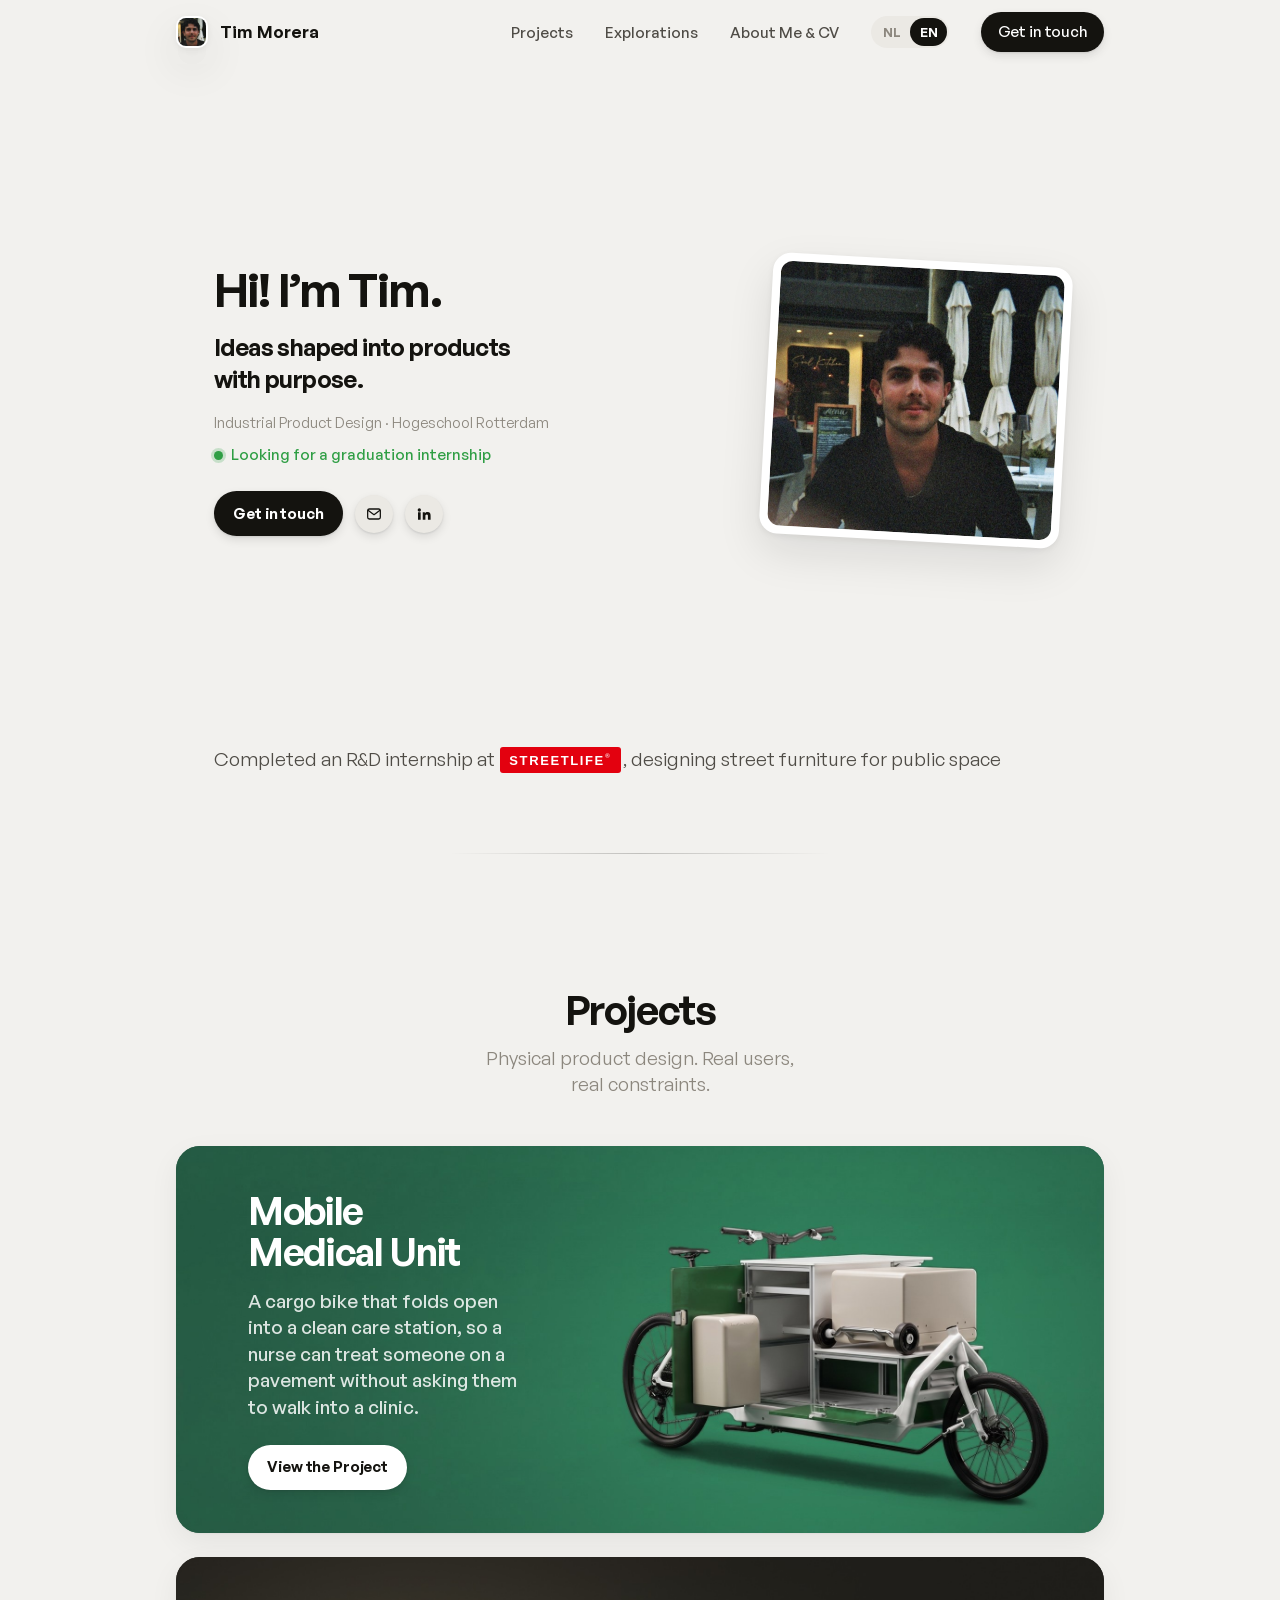
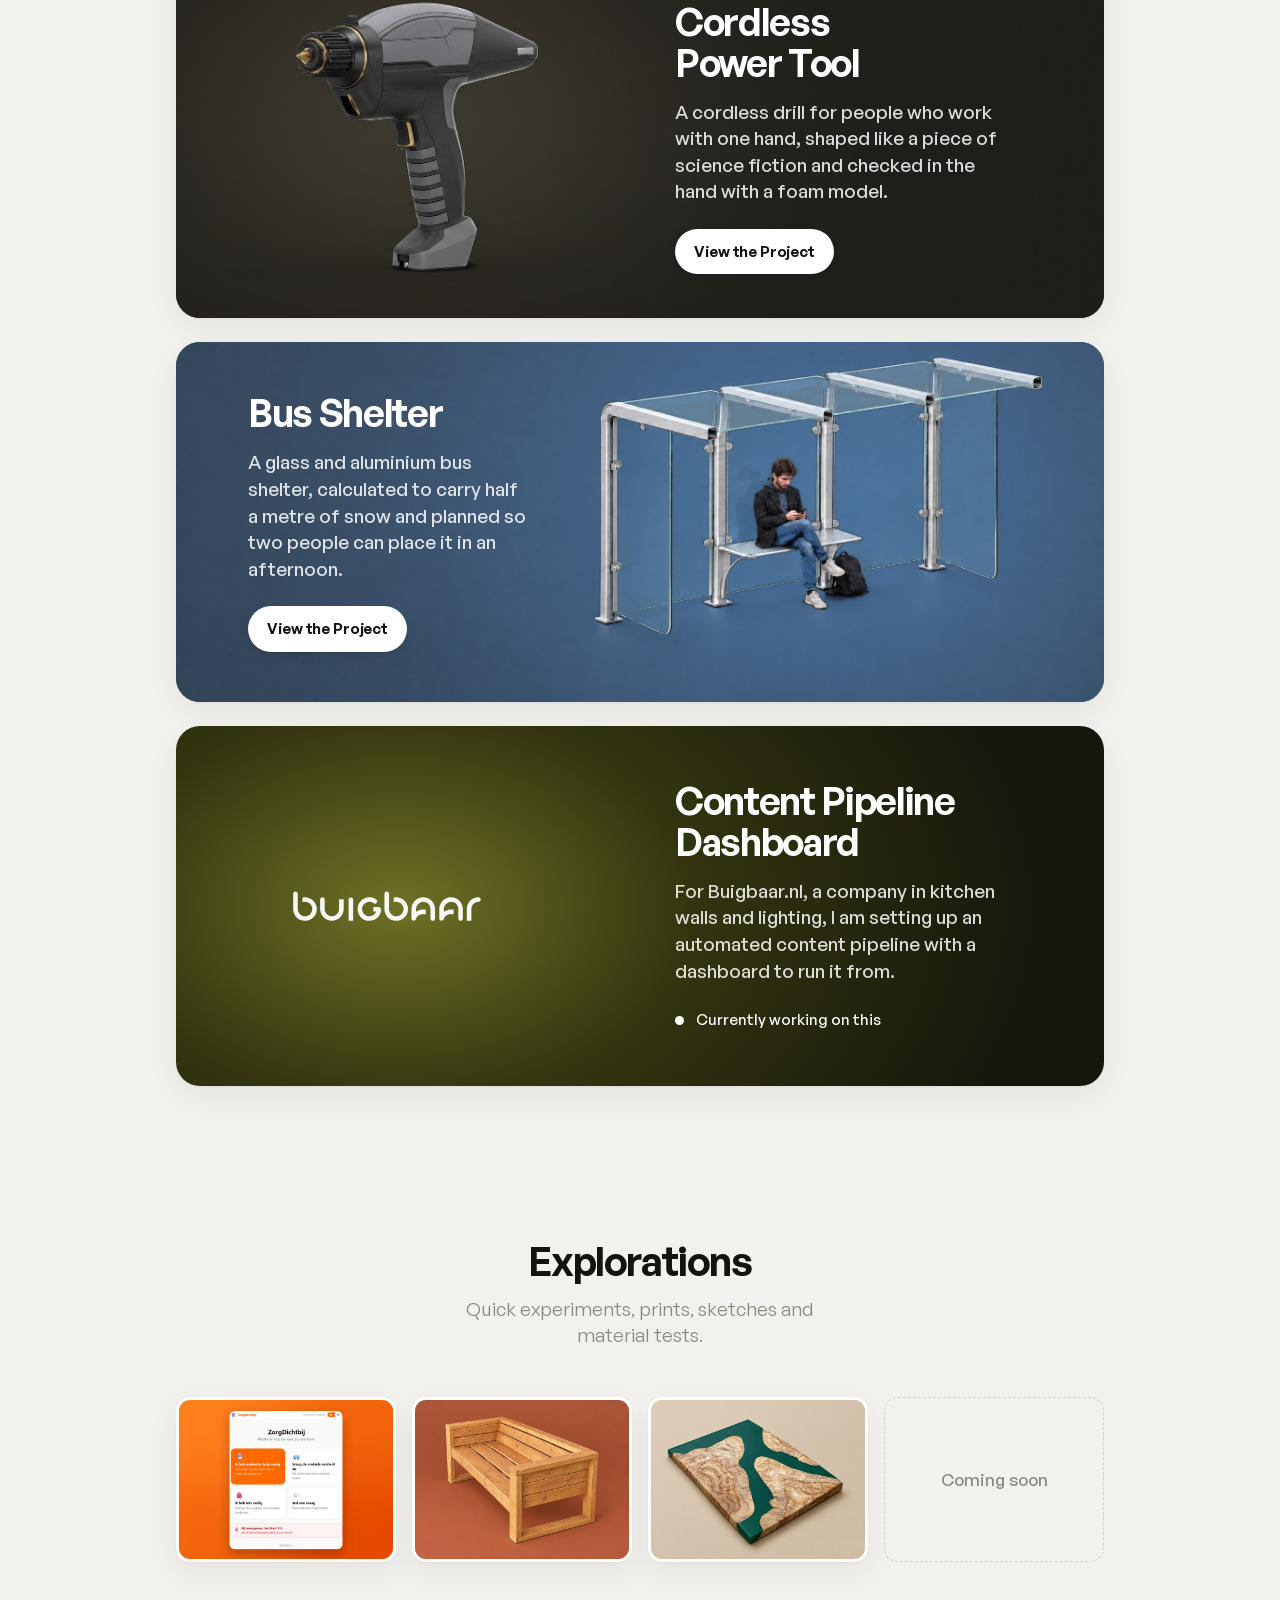
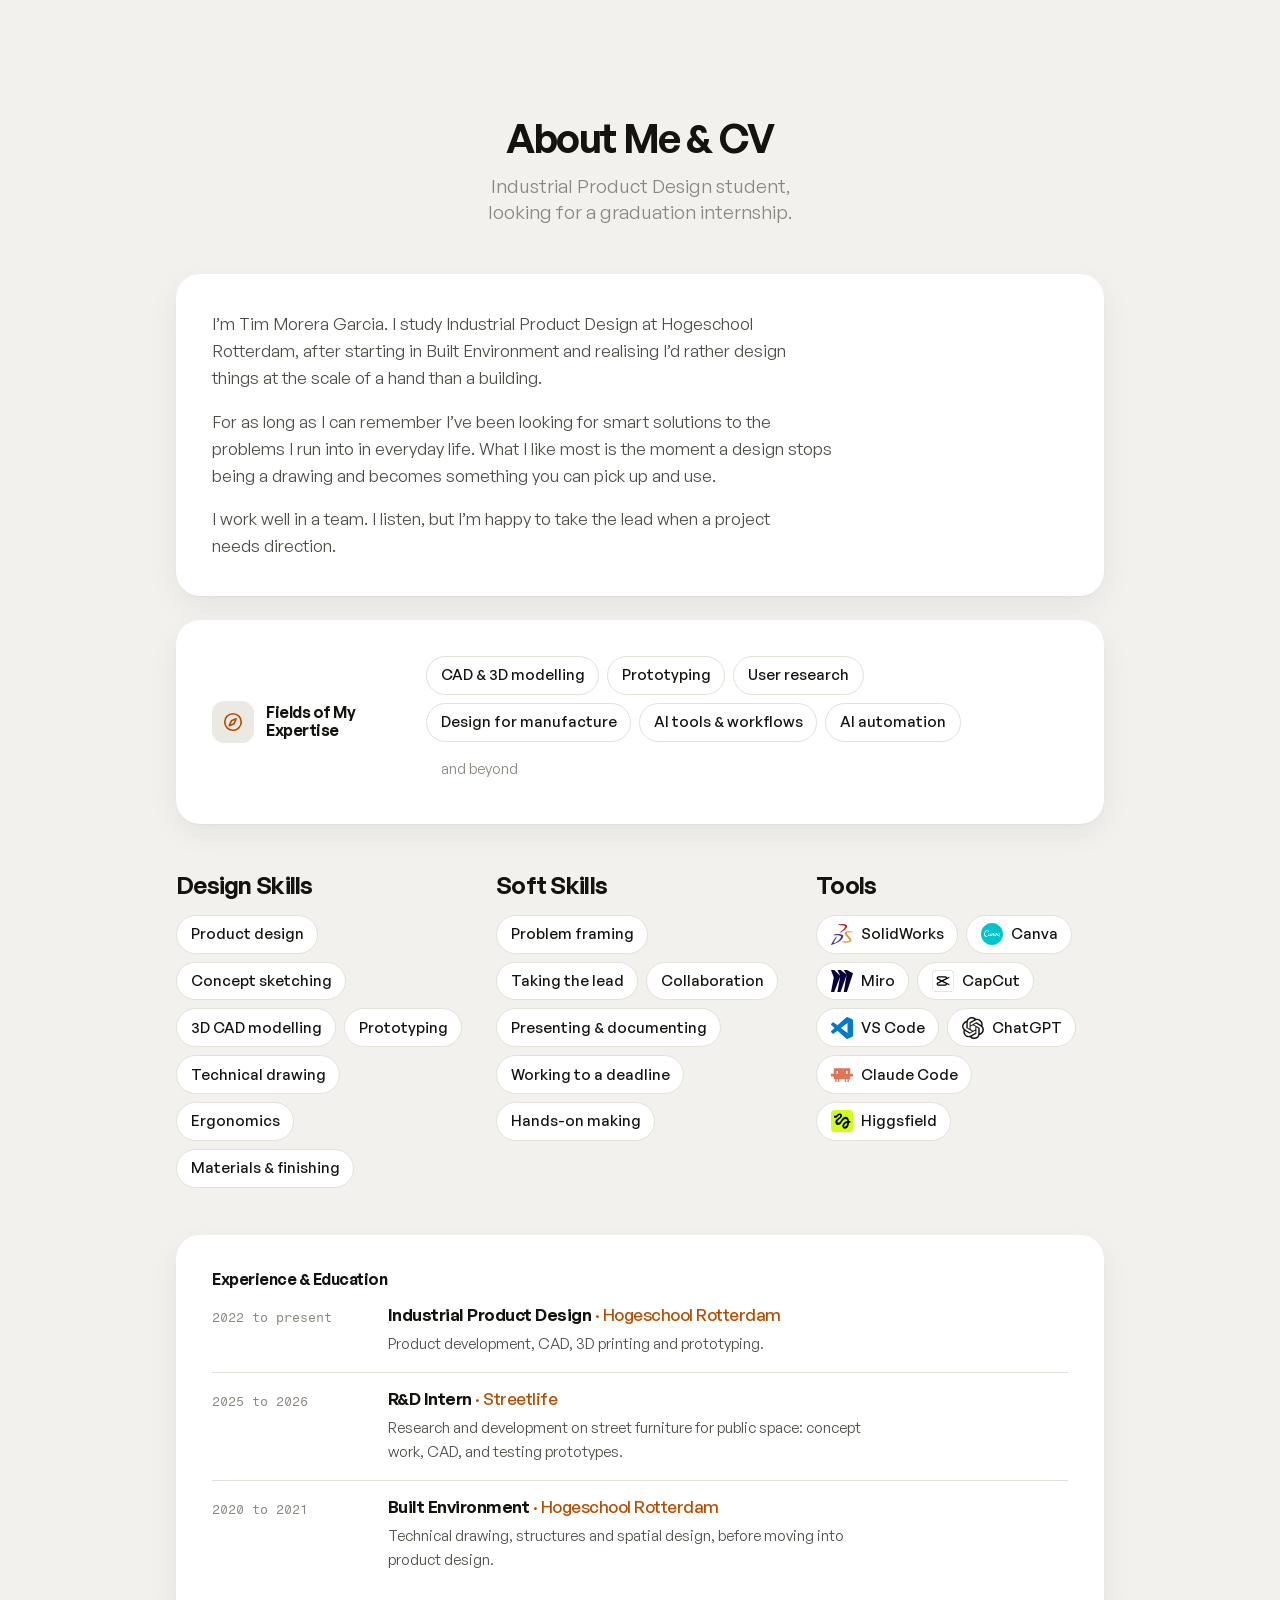
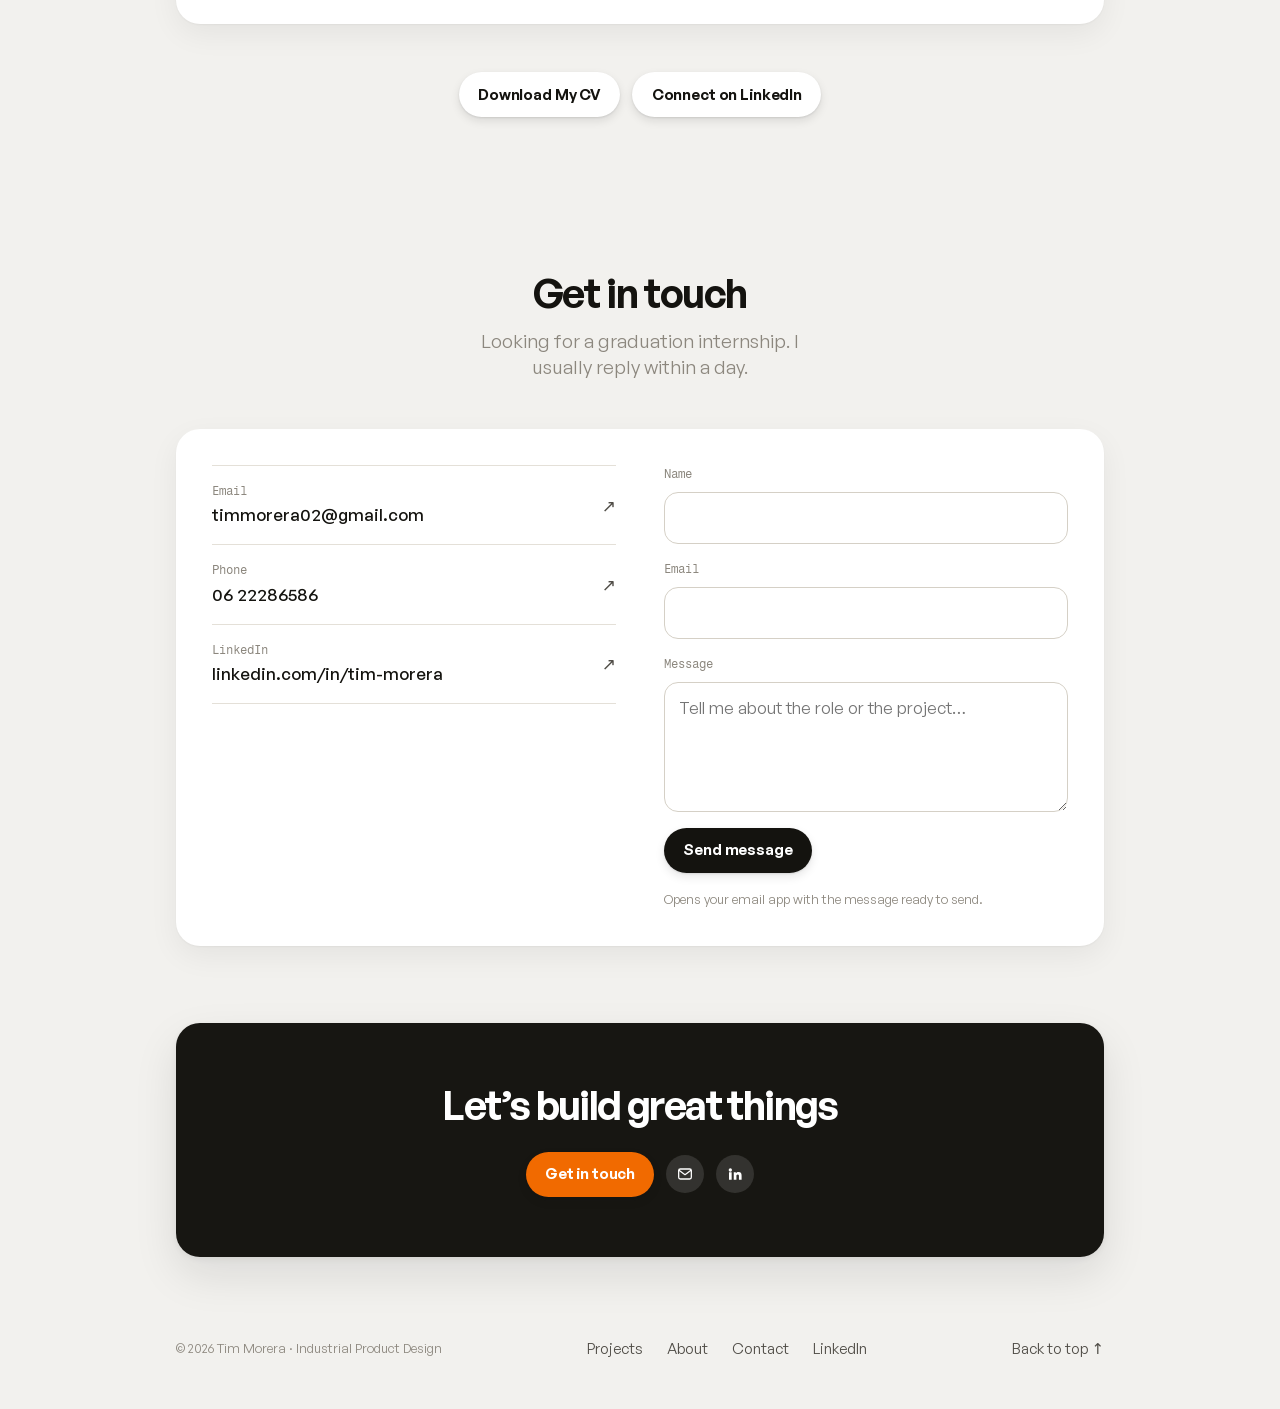
==== index.html @ 4af05230 "Initial portfolio site Co-Authored-By: Claude Opus 5.5 <noreply@anthropic.com>" ====
<!DOCTYPE html>
<html lang="en">
<head>
<meta charset="UTF-8" />
<meta name="viewport" content="width=device-width, initial-scale=1" />

<title>Ideas Shaped Into Products | Tim Morera</title>
<meta name="description" content="Tim Morera, Industrial Product Designer. Ideas shaped into products with purpose, from CAD to working prototypes. Looking for a graduation internship." />
<meta name="author" content="Tim Morera Garcia" />
<meta name="theme-color" content="#f2f1ee" />

<meta property="og:type" content="website" />
<meta property="og:title" content="Ideas Shaped Into Products | Tim Morera" />
<meta property="og:description" content="Industrial Product Designer. Ideas shaped into products with purpose." />
<meta property="og:image" content="assets/img/site/og-cover.jpg" />
<meta name="twitter:card" content="summary_large_image" />

<link rel="icon" href="assets/img/site/avatar.png" type="image/png" />
<link rel="preload" href="assets/fonts/general-sans-600.woff2" as="font" type="font/woff2" crossorigin />
<link rel="stylesheet" href="assets/css/site.css?v=20261007l" />
<script>(function(){var l;try{l=localStorage.getItem('lang')}catch(e){}if(!l)l=/^nl/i.test(navigator.language||'')?'nl':'en';if(l==='nl')document.documentElement.className+=' i18n-wait';})();</script>
</head>

<body class="no-js" id="top">
<script>document.body.classList.remove('no-js');</script>

<a class="skip-link" href="#main">Skip to content</a>

<!-- ===== HEADER ========================================================= -->
<header class="site-header" id="hero">
  <div class="container">
    <nav class="nav" aria-label="Primary">
      <a class="brand" href="#top">
        <span class="avatar" aria-hidden="true"><img src="assets/img/site/avatar.png" alt="" width="32" height="32" /></span> Tim Morera
      </a>
      <ul class="nav-links" id="nav-links">
        <li><a href="#projects">Projects</a></li>
        <li><a href="#explorations">Explorations</a></li>
        <li><a href="#about">About Me &amp; CV</a></li>
        <li class="lang" role="group" aria-label="Language"><button type="button" data-lang="nl">NL</button><button type="button" data-lang="en">EN</button></li>
        <li><a class="btn btn--dark btn--sm" href="#contact">Get in touch</a></li>
      </ul>
      <button class="nav-toggle" aria-expanded="false" aria-controls="nav-links" aria-label="Open menu">
        <span></span><span></span><span></span>
      </button>
    </nav>
  </div>
</header>

<main id="main">

  <!-- ===== HERO ========================================================= -->
  <section class="hero">
    <div class="container">
      <div class="hero-grid">
        <div>
          <h1 class="reveal">Hi! I&rsquo;m Tim.</h1>
          <p class="hero-tagline reveal" style="--d:1">Ideas shaped into products with purpose.</p>
          <p class="hero-note reveal" style="--d:2">Industrial Product Design &middot; Hogeschool Rotterdam</p>
          <p class="hero-open reveal" style="--d:2"><span class="dot" aria-hidden="true"></span> Looking for a graduation internship</p>

          <div class="hero-cta reveal" style="--d:3">
            <a class="btn btn--dark" href="#contact">Get in touch</a>
            <a class="icon-btn" href="mailto:timmorera02@gmail.com" aria-label="Email Tim">
              <svg viewBox="0 0 24 24" fill="none" stroke="currentColor" stroke-width="1.9" stroke-linecap="round" stroke-linejoin="round"><rect x="2.5" y="4.5" width="19" height="15" rx="2.5"/><path d="m3 6.5 9 6.5 9-6.5"/></svg>
            </a>
            <a class="icon-btn" href="https://www.linkedin.com/in/tim-morera-49aa3a360/" target="_blank" rel="noopener" aria-label="Tim on LinkedIn">
              <svg viewBox="0 0 24 24" fill="currentColor"><path d="M4.98 3.5A2.5 2.5 0 1 1 5 8.5a2.5 2.5 0 0 1 0-5ZM3 9.5h4v11H3v-11Zm6.5 0h3.8v1.5h.05c.53-.95 1.83-1.95 3.77-1.95 4.03 0 4.78 2.5 4.78 5.76v5.69h-4v-5.05c0-1.2-.02-2.75-1.75-2.75s-2.02 1.31-2.02 2.66v5.14h-4v-11Z"/></svg>
            </a>
          </div>
        </div>

        <figure class="hero-photo reveal" style="--d:1">
          <div>
            <img src="assets/img/site/portrait.jpg" alt="Tim Morera on a restaurant terrace" width="937" height="865" />
          </div>
        </figure>
      </div>

      <p class="hero-trust reveal" style="--d:4">
        Completed an R&amp;D internship at
        <a class="trust-logo" href="https://www.streetlife.com/" target="_blank" rel="noopener" aria-label="Streetlife website (opens in a new tab)"><img src="assets/img/logos/streetlife.svg" alt="Streetlife" width="121" height="26" /></a>,
        designing street furniture for public space
      </p>

      <hr class="hero-rule" />
    </div>
  </section>

  <!-- ===== PROJECTS ===================================================== -->
  <section class="section" id="projects" aria-labelledby="projects-title">
    <div class="container">
      <div class="sec-head reveal">
        <h2 id="projects-title">Projects</h2>
        <p class="sub">Physical product design. Real users, real constraints.</p>
      </div>

      <div class="project-list">

        <!-- 01 — Mobile Medical Unit (deep green) -->
        <article class="pcard pcard--dark pcard--art reveal" style="background:var(--p-med)">
          <div class="pcard-text">
            <h3><a href="work/mobile-medical-unit.html">Mobile Medical Unit</a></h3>
            <p class="pcard-outcome">
              A cargo bike that folds open into a clean care station, so a nurse can
              treat someone on a pavement without asking them to walk into a clinic.
            </p>
            <span class="btn">View the Project</span>
          </div>
          <div class="pcard-media">
            <picture>
              <source media="(max-width:760px)" srcset="assets/img/projects/mobile-medical-unit/card-mobile.jpg" width="1200" height="750" />
              <img src="assets/img/projects/mobile-medical-unit/card.jpg" alt="Cargo bike with its cabinet folded open into a mobile care station" width="2000" height="848" loading="lazy" />
            </picture>
          </div>
        </article>

        <!-- 02 — Powertool (charcoal with a soft glow, media left) -->
        <article class="pcard pcard--dark pcard--flip pcard--art reveal" style="background:var(--p-tool)">
          <div class="pcard-text">
            <h3><a href="work/powertool.html">Cordless Power Tool</a></h3>
            <p class="pcard-outcome">
              A cordless drill for people who work with one hand, shaped like a piece
              of science fiction and checked in the hand with a foam model.
            </p>
            <span class="btn">View the Project</span>
          </div>
          <div class="pcard-media">
            <picture>
              <source media="(max-width:760px)" srcset="assets/img/projects/powertool/card-mobile.jpg" width="1200" height="750" />
              <img src="assets/img/projects/powertool/card.jpg" alt="Cordless power tool in black and grey with gold accents, standing on its battery foot" width="2000" height="848" loading="lazy" />
            </picture>
          </div>
        </article>

        <!-- 03 — Bus shelter (slate) -->
        <article class="pcard pcard--dark pcard--art reveal" style="background:var(--p-abri)">
          <div class="pcard-text">
            <h3><a href="work/abri.html">Bus Shelter</a></h3>
            <p class="pcard-outcome">
              A glass and aluminium bus shelter, calculated to carry half a metre of
              snow and planned so two people can place it in an afternoon.
            </p>
            <span class="btn">View the Project</span>
          </div>
          <div class="pcard-media">
            <picture>
              <source media="(max-width:760px)" srcset="assets/img/projects/abri/card-mobile.jpg" width="1200" height="750" />
              <img src="assets/img/projects/abri/card.jpg" alt="Bus shelter with an aluminium frame and glass panels, with someone sitting on the seat between the two middle posts" width="2000" height="848" loading="lazy" />
            </picture>
          </div>
        </article>

        <!-- 04 — Buigbaar.nl (near-black with an olive glow, media left, in progress: no project page yet) -->
        <article class="pcard pcard--dark pcard--flip pcard--wip reveal" style="background:var(--p-buig)">
          <div class="pcard-text">
            <h3>Content Pipeline Dashboard</h3>
            <p class="pcard-outcome">
              For Buigbaar.nl, a company in kitchen walls and lighting, I am setting
              up an automated content pipeline with a dashboard to run it from.
            </p>
            <span class="pcard-status"><span class="dot" aria-hidden="true"></span> Currently working on this</span>
          </div>
          <div class="pcard-media pcard-media--logo">
            <img src="assets/img/projects/buigbaar/logo.svg" alt="Buigbaar logo" width="716" height="143" loading="lazy" />
          </div>
        </article>

        
        
      </div>
    </div>
  </section>

  <!-- ===== EXPLORATIONS ================================================= -->
  <section class="section" id="explorations" aria-labelledby="expl-title">
    <div class="container">
      <div class="sec-head reveal">
        <h2 id="expl-title">Explorations</h2>
        <p class="sub">Quick experiments, prints, sketches and material tests.</p>
      </div>

      <div class="expl-grid reveal">
        <figure class="expl" data-sheet="sheet-zorgdichtbij">
          <img src="assets/img/explorations/zorgdichtbij-home.jpg" alt="ZorgDichtbij home screen with four choices: medical help, call the mobile unit, I need something, ask a question" width="1440" height="1080" loading="lazy" />
          <figcaption>ZorgDichtbij &middot; web app for the mobile medical unit</figcaption>
        </figure>
        <figure class="expl" data-sheet="sheet-lounge-bench">
          <img src="assets/img/explorations/lounge-bench-studio.jpg" alt="Wooden lounge bench with open side frames and a slatted seat, back and sides" width="1440" height="1075" loading="lazy" />
          <figcaption>Lounge bench &middot; designed and built at home</figcaption>
        </figure>
        <figure class="expl" data-sheet="sheet-epoxy-tray">
          <img src="assets/img/explorations/epoxy-tray-studio.jpg" alt="Rectangular serving tray of burl wood pieces set in dark green epoxy" width="1440" height="1075" loading="lazy" />
          <figcaption>Epoxy serving tray &middot; burl wood and green resin</figcaption>
        </figure>
        <div class="expl expl--soon">Coming soon</div>
      </div>
    </div>
  </section>

  <!-- ===== ABOUT & CV =================================================== -->
  <section class="section" id="about" aria-labelledby="about-title">
    <div class="container">
      <div class="sec-head reveal">
        <h2 id="about-title">About Me &amp; CV</h2>
        <p class="sub">Industrial Product Design student, looking for a graduation internship.</p>
      </div>

      <div class="panel reveal">
        <div class="about-bio">
          <p>
            I&rsquo;m Tim Morera Garcia. I study Industrial Product Design at Hogeschool
            Rotterdam, after starting in Built Environment and realising I&rsquo;d rather
            design things at the scale of a hand than a building.
          </p>
          <p>
            For as long as I can remember I&rsquo;ve been looking for smart solutions to the
            problems I run into in everyday life. What I like most is the moment a design
            stops being a drawing and becomes something you can pick up and use.
          </p>
          <p>
            I work well in a team. I listen, but I&rsquo;m happy to take the lead when a
            project needs direction.
          </p>
        </div>
      </div>

      <div class="panel reveal">
        <div class="fields">
          <div class="fields-label">
            <span class="ico" aria-hidden="true">
              <svg viewBox="0 0 24 24" fill="none" stroke="currentColor" stroke-width="1.8" stroke-linecap="round" stroke-linejoin="round"><circle cx="12" cy="12" r="9"/><path d="m15.5 8.5-2.2 5.3-5.3 2.2 2.2-5.3 5.3-2.2Z"/></svg>
            </span>
            <h3>Fields of My Expertise</h3>
          </div>
          <div class="chips">
            <span class="chip">CAD &amp; 3D modelling</span>
            <span class="chip">Prototyping</span>
            <span class="chip">User research</span>
            <span class="chip">Design for manufacture</span>
            <span class="chip">AI tools &amp; workflows</span>
            <span class="chip">AI automation</span>
            <span class="chip chip--plain">and beyond</span>
          </div>
        </div>
      </div>

      <div class="skill-cols reveal">
        <div class="skill-col">
          <h3>Design Skills</h3>
          <div class="chips">
            <span class="chip">Product design</span>
            <span class="chip">Concept sketching</span>
            <span class="chip">3D CAD modelling</span>
            <span class="chip">Prototyping</span>
            <span class="chip">Technical drawing</span>
            <span class="chip">Ergonomics</span>
            <span class="chip">Materials &amp; finishing</span>
          </div>
        </div>
        <div class="skill-col">
          <h3>Soft Skills</h3>
          <div class="chips">
            <span class="chip">Problem framing</span>
            <span class="chip">Taking the lead</span>
            <span class="chip">Collaboration</span>
            <span class="chip">Presenting &amp; documenting</span>
            <span class="chip">Working to a deadline</span>
            <span class="chip">Hands-on making</span>
          </div>
        </div>
        <div class="skill-col">
          <h3>Tools</h3>
          <div class="chips">
            <span class="chip chip--icon"><span class="ico" aria-hidden="true"><img src="assets/img/tools/solidworks.svg" alt="" width="22" height="22" /></span> SolidWorks</span>
            <span class="chip chip--icon"><span class="ico" aria-hidden="true"><img src="assets/img/tools/canva.svg" alt="" width="22" height="22" /></span> Canva</span>
            <span class="chip chip--icon"><span class="ico" aria-hidden="true"><img src="assets/img/tools/miro.svg" alt="" width="22" height="22" /></span> Miro</span>
            <span class="chip chip--icon"><span class="ico" aria-hidden="true"><img src="assets/img/tools/capcut.svg" alt="" width="22" height="22" /></span> CapCut</span>
            <span class="chip chip--icon"><span class="ico" aria-hidden="true"><img src="assets/img/tools/vscode.svg" alt="" width="22" height="22" /></span> VS Code</span>
            <span class="chip chip--icon"><span class="ico" aria-hidden="true"><img src="assets/img/tools/chatgpt.svg" alt="" width="22" height="22" /></span> ChatGPT</span>
            <span class="chip chip--icon"><span class="ico" aria-hidden="true"><img src="assets/img/tools/claude-code.svg" alt="" width="22" height="22" /></span> Claude Code</span>
            <span class="chip chip--icon"><span class="ico" aria-hidden="true"><img src="assets/img/tools/higgsfield.svg" alt="" width="22" height="22" /></span> Higgsfield</span>
          </div>
        </div>
      </div>

      <div class="panel reveal" style="margin-top:var(--s-7)">
        <h3>Experience &amp; Education</h3>
        <div class="timeline">
          <div class="tl-item">
            <span class="tl-when">2022 to present</span>
            <div>
              <h4 class="tl-role">Industrial Product Design <span class="tl-org">&middot; Hogeschool Rotterdam</span></h4>
              <p class="tl-desc">Product development, CAD, 3D printing and prototyping.</p>
            </div>
          </div>
          <div class="tl-item">
            <span class="tl-when">2025 to 2026</span>
            <div>
              <h4 class="tl-role">R&amp;D Intern <span class="tl-org">&middot; Streetlife</span></h4>
              <p class="tl-desc">Research and development on street furniture for public space: concept work, CAD, and testing prototypes.</p>
            </div>
          </div>
          <div class="tl-item">
            <span class="tl-when">2020 to 2021</span>
            <div>
              <h4 class="tl-role">Built Environment <span class="tl-org">&middot; Hogeschool Rotterdam</span></h4>
              <p class="tl-desc">Technical drawing, structures and spatial design, before moving into product design.</p>
            </div>
          </div>
        </div>
      </div>

      <div class="about-actions reveal">
        <a class="btn" href="assets/cv/tim-morera-cv.pdf" data-nl-href="assets/cv/tim-morera-cv-nl.pdf" download>Download My CV</a>
        <a class="btn" href="https://www.linkedin.com/in/tim-morera-49aa3a360/" target="_blank" rel="noopener">Connect on LinkedIn</a>
      </div>
    </div>
  </section>

  <!-- ===== CONTACT ====================================================== -->
  <section class="section" id="contact" aria-labelledby="contact-title">
    <div class="container">
      <div class="sec-head reveal">
        <h2 id="contact-title">Get in touch</h2>
        <p class="sub">Looking for a graduation internship. I usually reply within a day.</p>
      </div>

      <div class="panel reveal">
        <div class="contact-grid">
          <div>
            <div class="contact-list" style="margin-top:0">
              <a href="mailto:timmorera02@gmail.com">
                <span><span class="ci-label">Email</span><span class="ci-value">timmorera02@gmail.com</span></span>
                <span aria-hidden="true">&#8599;</span>
              </a>
              <a href="tel:+31622286586">
                <span><span class="ci-label">Phone</span><span class="ci-value">06 22286586</span></span>
                <span aria-hidden="true">&#8599;</span>
              </a>
              <a href="https://www.linkedin.com/in/tim-morera-49aa3a360/" target="_blank" rel="noopener">
                <span><span class="ci-label">LinkedIn</span><span class="ci-value">linkedin.com/in/tim-morera</span></span>
                <span aria-hidden="true">&#8599;</span>
              </a>
            </div>
          </div>

          <form class="form" action="mailto:timmorera02@gmail.com" method="post" enctype="text/plain">
            <div class="field">
              <label for="cf-name">Name</label>
              <input id="cf-name" name="name" type="text" autocomplete="name" required />
            </div>
            <div class="field">
              <label for="cf-email">Email</label>
              <input id="cf-email" name="email" type="email" autocomplete="email" required />
            </div>
            <div class="field">
              <label for="cf-message">Message</label>
              <textarea id="cf-message" name="message" required placeholder="Tell me about the role or the project…"></textarea>
            </div>
            <div><button class="btn btn--dark" type="submit">Send message</button></div>
            <p class="form-note">Opens your email app with the message ready to send.</p>
          </form>
        </div>
      </div>
    </div>
  </section>

  <!-- ===== CLOSING CTA ================================================== -->
  <section class="container" style="padding-bottom:var(--s-7)">
    <div class="cta-card reveal">
      <h2>Let&rsquo;s build great things</h2>
      <div class="cta-actions">
        <a class="btn btn--accent" href="#contact">Get in touch</a>
        <a class="icon-btn" href="mailto:timmorera02@gmail.com" aria-label="Email Tim">
          <svg viewBox="0 0 24 24" fill="none" stroke="currentColor" stroke-width="1.9" stroke-linecap="round" stroke-linejoin="round"><rect x="2.5" y="4.5" width="19" height="15" rx="2.5"/><path d="m3 6.5 9 6.5 9-6.5"/></svg>
        </a>
        <a class="icon-btn" href="https://www.linkedin.com/in/tim-morera-49aa3a360/" target="_blank" rel="noopener" aria-label="Tim on LinkedIn">
          <svg viewBox="0 0 24 24" fill="currentColor"><path d="M4.98 3.5A2.5 2.5 0 1 1 5 8.5a2.5 2.5 0 0 1 0-5ZM3 9.5h4v11H3v-11Zm6.5 0h3.8v1.5h.05c.53-.95 1.83-1.95 3.77-1.95 4.03 0 4.78 2.5 4.78 5.76v5.69h-4v-5.05c0-1.2-.02-2.75-1.75-2.75s-2.02 1.31-2.02 2.66v5.14h-4v-11Z"/></svg>
        </a>
      </div>
    </div>
  </section>

</main>

<footer class="site-footer">
  <div class="container footer-inner">
    <p class="footer-copy">&copy; <span id="year">2026</span> Tim Morera &middot; Industrial Product Design</p>
    <nav class="footer-links" aria-label="Footer">
      <a href="#projects">Projects</a>
      <a href="#about">About</a>
      <a href="#contact">Contact</a>
      <a href="https://www.linkedin.com/in/tim-morera-49aa3a360/" target="_blank" rel="noopener">LinkedIn</a>
    </nav>
    <a class="to-top" href="#top">Back to top &uarr;</a>
  </div>
</footer>

<div class="lightbox" id="lightbox" role="dialog" aria-modal="true" aria-label="Enlarged image" hidden>
  <button class="lightbox-close" type="button" aria-label="Close">&times;</button>
  <div>
    <img id="lightbox-img" src="" alt="" />
    <p class="lightbox-cap" id="lightbox-cap"></p>
  </div>
</div>

<div class="sheet" id="sheet-zorgdichtbij" role="dialog" aria-modal="true" aria-labelledby="sheet-zorgdichtbij-title" hidden>
  <div class="sheet-panel">
    <button class="sheet-close" type="button" aria-label="Close">&times;</button>
    <div class="sheet-head">
      <h2 id="sheet-zorgdichtbij-title">ZorgDichtbij</h2>
      <ul class="sheet-tags"><li>Exploration</li><li>Web app</li></ul>
    </div>
    <img class="sheet-img" src="assets/img/explorations/zorgdichtbij-home.jpg" alt="ZorgDichtbij home screen with four choices: medical help, call the mobile unit, I need something, ask a question" width="1440" height="1080" />
    <div class="sheet-text">
      <p>A small web app I built next to the <a href="work/mobile-medical-unit.html">mobile medical unit</a>. The cargo bike brings a GP to homeless people; this is how they can reach it.</p>
      <p>Someone can ask for medical help, call the unit to where they are, or find a walk-in location nearby. They can also ask for clothes, food or hygiene products, so the team brings what is needed on the same round. No contact details required.</p>
      <p>A chatbot answers questions about care and locations, and the team handles the requests in a worker portal.</p>
    </div>
    <img class="sheet-img" src="assets/img/explorations/zorgdichtbij-request.jpg" alt="Two screens of the help request: what you need, where you are, how urgent it is and how to reach you" width="1440" height="1080" loading="lazy" />
    <div class="sheet-pair">
      <img class="sheet-img" src="assets/img/explorations/zorgdichtbij-locations.jpg" alt="List of walk-in care locations in Rotterdam with address, opening hours and a call button" width="1440" height="1080" loading="lazy" />
      <img class="sheet-img" src="assets/img/explorations/zorgdichtbij-chat.jpg" alt="Chat with the ZorgDichtbij care assistant explaining how to request medical help" width="1440" height="1080" loading="lazy" />
    </div>
  </div>
</div>

<div class="sheet" id="sheet-lounge-bench" role="dialog" aria-modal="true" aria-labelledby="sheet-lounge-bench-title" hidden>
  <div class="sheet-panel">
    <button class="sheet-close" type="button" aria-label="Close">&times;</button>
    <div class="sheet-head">
      <h2 id="sheet-lounge-bench-title">Lounge bench</h2>
      <ul class="sheet-tags"><li>Exploration</li><li>Woodwork</li></ul>
    </div>
    <img class="sheet-img" src="assets/img/explorations/lounge-bench-studio.jpg" alt="Wooden lounge bench with open side frames and a slatted seat, back and sides" width="1440" height="1075" />
    <div class="sheet-text">
      <p>A garden bench I designed and built myself at home. Two open side frames carry a seat of 180 cm, and slats close the back and the sides.</p>
      <p>I kept it to one board size, 15 by 4 cm, so the whole bench comes out of a short cut list: 62 and 80 cm pieces for the frames, long boards for the seat. Sketch the parts, cut everything to length, build the frames, join, add the slats, stain.</p>
    </div>
    <img class="sheet-img" src="assets/img/explorations/lounge-bench-steps.jpg" alt="Sketch sheet with six build steps: boards, side frame, seat, join, slats and the finished bench of 180 by 80 by 70 cm" width="1920" height="1275" loading="lazy" />
    <div class="sheet-pair">
      <img class="sheet-img" src="assets/img/explorations/lounge-bench-timber.jpg" alt="Cut boards sorted by length on the garage floor" width="1440" height="1440" loading="lazy" />
      <img class="sheet-img" src="assets/img/explorations/lounge-bench-photo.jpg" alt="The finished, stained bench on the terrace" width="1440" height="1440" loading="lazy" />
    </div>
  </div>
</div>

<div class="sheet" id="sheet-epoxy-tray" role="dialog" aria-modal="true" aria-labelledby="sheet-epoxy-tray-title" hidden>
  <div class="sheet-panel">
    <button class="sheet-close" type="button" aria-label="Close">&times;</button>
    <div class="sheet-head">
      <h2 id="sheet-epoxy-tray-title">Epoxy serving tray</h2>
      <ul class="sheet-tags"><li>Exploration</li><li>Material test</li></ul>
    </div>
    <img class="sheet-img" src="assets/img/explorations/epoxy-tray-studio.jpg" alt="Rectangular serving tray of burl wood pieces set in dark green epoxy" width="1440" height="1075" />
    <div class="sheet-text">
      <p>A serving tray made from three pieces of burl wood, cast in green epoxy.</p>
      <p>The wood goes into a mould, the pigmented resin is weighed, mixed and poured into the gaps, and after curing the block is flattened and sanded smooth. Where the resin runs thin over the wood it turns translucent, which you can see on the back.</p>
    </div>
    <div class="sheet-pair">
      <img class="sheet-img" src="assets/img/explorations/epoxy-tray-top-front.jpg" alt="The finished tray from above, front side" width="1200" height="1607" loading="lazy" />
      <img class="sheet-img" src="assets/img/explorations/epoxy-tray-top-back.jpg" alt="The finished tray from above, back side, with translucent green where the resin is thin" width="1200" height="1607" loading="lazy" />
    </div>
  </div>
</div>

<script src="assets/js/i18n-nl.js?v=20261007l"></script>
<script src="assets/js/site.js?v=20261007l"></script>
</body>
</html>
---- assets/css/site.css ----
/* ==========================================================================
   Tim Morera — Portfolio
   Layout follows arsene.design, measured from a render of the live page:
     · page sits on light grey; white / dark rounded cards float on it
     · container ≈ 976px, centred
     · section headings centred, with a centred sub beneath
     · project cards = wide banners ≈ 2.55 : 1, own colour each,
       text one side, media bleeding off the other, alternating
     · case-study covers = book covers, 2-up, ratio 0.746
     · explorations = 4-across grid of 4:3 cards
   ========================================================================== */

/* ---------- 1. Fonts ---------------------------------------------------- */

@font-face { font-family:'General Sans'; src:url('../fonts/general-sans-400.woff2') format('woff2'); font-weight:400; font-style:normal; font-display:swap; }
@font-face { font-family:'General Sans'; src:url('../fonts/general-sans-500.woff2') format('woff2'); font-weight:500; font-style:normal; font-display:swap; }
@font-face { font-family:'General Sans'; src:url('../fonts/general-sans-600.woff2') format('woff2'); font-weight:600; font-style:normal; font-display:swap; }
@font-face { font-family:'General Sans'; src:url('../fonts/general-sans-700.woff2') format('woff2'); font-weight:700; font-style:normal; font-display:swap; }
@font-face { font-family:'Fragment Mono'; src:url('../fonts/fragment-mono-400.woff2') format('woff2'); font-weight:400; font-style:normal; font-display:swap; }

/* ---------- 2. Tokens --------------------------------------------------- */

:root {
  --page:    #f2f1ee;   /* the grey the cards sit on */
  --card:    #ffffff;
  --card-2:  #ebe9e4;
  --ink:     #14130f;
  --body:    #4f4c46;
  --muted:   #8c877e;
  --line:    #e4e0d8;
  --line-2:  #d5d0c6;
  --accent:  #f16a00;
  --accent-ink: #b34e00;
  --green:   #2f9e44;
  --dark:    #171612;

  /* Per-project card colours */
  --p-med:   #255b44;   /* mobile medical unit — the green cargo bike */
  --p-tool:  #201f1a;   /* powertool — charcoal */
  --p-buig:  radial-gradient(ellipse 70% 120% at 24% 50%, #6f7126 0%, #33340f 46%, #16160d 100%); /* buigbaar — their olive as a glow on near-black */
  --p-abri:  #354659;   /* bus shelter — slate, so the glass reads */
  --p-bench: #a26a3c;   /* lounge bench — warm timber */
  --p-epoxy: #14514f;   /* epoxy tray — deep resin teal */

  --font-sans:'General Sans',-apple-system,BlinkMacSystemFont,'Segoe UI',system-ui,sans-serif;
  --font-mono:'Fragment Mono',ui-monospace,'SFMono-Regular',Menlo,Consolas,monospace;

  --text-xs:0.75rem;
  --text-sm:0.8125rem;
  --text-base:1rem;
  --text-md:1.0625rem;
  --text-lg:clamp(1.25rem,0.7vw + 1.1rem,1.5rem);
  --text-xl:clamp(1.6rem,1.1vw + 1.35rem,2rem);
  --text-2xl:clamp(1.9rem,1.8vw + 1.45rem,2.5rem);
  --text-3xl:clamp(2.1rem,2.2vw + 1.5rem,2.9rem);

  --s-1:0.25rem; --s-2:0.5rem;  --s-3:0.75rem; --s-4:1rem;
  --s-5:1.5rem;  --s-6:2rem;    --s-7:3rem;    --s-8:4rem;
  --s-9:5.5rem;  --s-10:7rem;

  --r-card:24px; --r-md:14px; --r-sm:8px;

  --shadow: 0 1px 2px rgba(20,19,15,.04), 0 10px 30px rgba(20,19,15,.06);
  --shadow-lift: 0 2px 6px rgba(20,19,15,.06), 0 18px 44px rgba(20,19,15,.10);
  --shadow-btn: 0 1px 2px rgba(20,19,15,.10), 0 4px 10px rgba(20,19,15,.10);
  --shadow-btn-lift: 0 2px 4px rgba(20,19,15,.12), 0 8px 18px rgba(20,19,15,.14);

  --ease: cubic-bezier(.22,.61,.36,1);
  --dur: 620ms;

  --frame: 976px;
}

/* ---------- 3. Reset ---------------------------------------------------- */

*,*::before,*::after { box-sizing:border-box; }
* { margin:0; }

html { -webkit-text-size-adjust:100%; scroll-behavior:smooth; scroll-padding-top:5.5rem; }

body {
  background: var(--page);
  color: var(--body);
  font-family: var(--font-sans);
  font-size: var(--text-md);
  line-height: 1.6;
  -webkit-font-smoothing: antialiased;
  overflow-x: hidden;
}

img,svg,video { display:block; max-width:100%; height:auto; }
button,input,textarea,select { font:inherit; color:inherit; }
button { cursor:pointer; background:none; border:0; }
ul { list-style:none; padding:0; }

h1,h2,h3,h4 { color:var(--ink); font-weight:600; line-height:1.12; letter-spacing:-0.03em; text-wrap:balance; }
p { text-wrap:pretty; }
a { color:inherit; }

:focus-visible { outline:2px solid var(--accent); outline-offset:3px; border-radius:var(--r-sm); }
::selection { background:var(--accent); color:#fff; }

/* ---------- 4. Frame ---------------------------------------------------- */

.container { width:100%; max-width:var(--frame); margin-inline:auto; padding-inline:clamp(1rem,4vw,1.5rem); }
.section { padding-block:clamp(3rem,6vw,5rem); }
#projects { padding-top:clamp(4rem,7.5vw,6.5rem); }   /* a little extra air under the hero's closing line */
.skip-link {
  position:absolute; left:var(--s-4); top:-100px; z-index:200;
  background:var(--ink); color:#fff; padding:var(--s-3) var(--s-5);
  border-radius:var(--r-md); text-decoration:none; font-weight:500;
  transition:top 180ms var(--ease);
}
.skip-link:focus { top:var(--s-4); }

/* ---------- 5. Centred section heads ------------------------------------ */

.sec-head { text-align:center; margin-bottom:var(--s-7); }
.sec-head h2 { font-size:var(--text-2xl); letter-spacing:-0.035em; }
.sec-head .sub {
  margin:var(--s-3) auto 0;
  max-width: 32ch;
  font-size:clamp(1rem,0.5vw + 0.9rem,1.1875rem);
  color:var(--muted);
  line-height:1.4;
}
.sec-head .sub a { color:#2d84eb; text-decoration:none; }
.sec-head .sub a:hover { text-decoration:underline; }

.meta { font-family:var(--font-mono); font-size:var(--text-sm); color:var(--muted); }

/* ---------- 6. Buttons -------------------------------------------------- */

.btn {
  display:inline-flex; align-items:center; gap:var(--s-2);
  padding:0.6rem 1.15rem; border:1px solid transparent; border-radius:999px;
  font-size:0.9375rem; font-weight:600; letter-spacing:-0.01em;
  color:var(--ink); text-decoration:none; background:var(--card);
  box-shadow:var(--shadow-btn);
  transition:background 220ms var(--ease), color 220ms var(--ease),
             transform 220ms var(--ease), box-shadow 220ms var(--ease);
}
.btn:hover { transform:translateY(-1px); box-shadow:var(--shadow-btn-lift); }
.btn--dark   { background:var(--ink); color:#fff; }
.btn--dark:hover { background:var(--accent); }
.btn--accent { background:var(--accent); color:#fff; }
.btn--accent:hover { background:var(--ink); }
.btn--sm { padding:0.45rem 0.95rem; font-size:var(--text-sm); }

/* Small circular icon buttons beside the main CTA */
.icon-btn {
  width:38px; height:38px; display:grid; place-items:center;
  border-radius:50%; background:var(--card-2); color:var(--ink);
  text-decoration:none; box-shadow:var(--shadow-btn);
  transition:background 200ms var(--ease), transform 200ms var(--ease), box-shadow 200ms var(--ease);
}
.icon-btn:hover { background:var(--ink); color:#fff; transform:translateY(-1px); box-shadow:var(--shadow-btn-lift); }
.icon-btn svg { width:16px; height:16px; }

/* ---------- 7. Header --------------------------------------------------- */

.site-header {
  position:sticky; top:0; z-index:100;
  background:color-mix(in srgb, var(--page) 82%, transparent);
  backdrop-filter:saturate(180%) blur(14px);
  -webkit-backdrop-filter:saturate(180%) blur(14px);
}
.nav { display:flex; align-items:center; justify-content:space-between; gap:var(--s-4); min-height:64px; }

.brand { display:inline-flex; align-items:center; gap:var(--s-3); font-weight:600; color:var(--ink); text-decoration:none; transform-origin:left center; transition:transform 220ms var(--ease); }
.brand:hover { transform:scale(1.05); }
.brand .avatar {
  width:32px; height:32px; border-radius:10px; overflow:hidden; flex:none;
  background:var(--ink); color:#fff; display:grid; place-items:center;
  font-size:var(--text-sm); font-weight:600; box-shadow:var(--shadow);
}
.brand .avatar img { width:100%; height:100%; object-fit:cover; }
/* Photo avatar gets the same white frame as the hero portrait */
.brand .avatar:has(img) { background:#fff; padding:2px; box-shadow:var(--shadow-lift); }
.brand .avatar:has(img) img { border-radius:8px; }

.nav-links { display:flex; align-items:center; gap:var(--s-6); }
.nav-links a { text-decoration:none; color:var(--body); font-size:0.9375rem; font-weight:500; transition:color 200ms var(--ease); }
.nav-links a:not(.btn) { display:inline-block; transition:color 200ms var(--ease), transform 200ms var(--ease); }
.nav-links a:not(.btn):hover { transform:scale(1.08); }
.nav-links a:hover, .nav-links a.is-active { color:var(--ink); }
.nav-links a.btn { color:#fff; }

/* NL | EN switch. The page stays hidden for a moment when it opens in Dutch, so the English never flashes. */
.i18n-wait body { visibility:hidden; }
.lang { display:inline-flex; width:max-content; padding:2px; border-radius:999px; background:var(--card-2); }
.lang button {
  padding:0.2rem 0.6rem; border-radius:999px; font-size:var(--text-sm); font-weight:600;
  color:var(--muted); transition:background 200ms var(--ease), color 200ms var(--ease);
}
.lang button:hover { color:var(--ink); }
.lang button[aria-pressed="true"] { background:var(--ink); color:#fff; }

.nav-toggle { display:none; width:38px; height:38px; border-radius:10px; background:var(--card); box-shadow:var(--shadow); padding:0; place-items:center; }
.nav-toggle span { display:block; width:15px; height:1.5px; background:var(--ink); transition:transform 260ms var(--ease), opacity 200ms var(--ease); }
.nav-toggle span + span { margin-top:4px; }
.nav-toggle[aria-expanded="true"] span:nth-child(1){ transform:translateY(5.5px) rotate(45deg); }
.nav-toggle[aria-expanded="true"] span:nth-child(2){ opacity:0; }
.nav-toggle[aria-expanded="true"] span:nth-child(3){ transform:translateY(-5.5px) rotate(-45deg); }

@media (max-width:800px){
  .nav-toggle { display:grid; }
  .nav-links {
    position:fixed; inset:64px 0 auto 0; flex-direction:column; align-items:stretch; gap:0;
    background:var(--page); border-bottom:1px solid var(--line);
    padding:var(--s-3) clamp(1rem,4vw,1.5rem) var(--s-6);
    transform:translateY(-8px); opacity:0; visibility:hidden; pointer-events:none;
    transition:opacity 220ms var(--ease), transform 220ms var(--ease), visibility 220ms;
    max-height:calc(100dvh - 64px); overflow-y:auto;
  }
  .nav-links.is-open { opacity:1; visibility:visible; pointer-events:auto; transform:none; }
  .nav-links li { border-bottom:1px solid var(--line); }
  .nav-links li:last-child { border-bottom:0; padding-top:var(--s-4); }
  .nav-links a { display:block; padding:var(--s-4) 0; font-size:var(--text-lg); }
  .nav-links a.btn { display:inline-flex; padding:0.6rem 1.15rem; }
}

/* ---------- 8. Hero ----------------------------------------------------- */

.hero { padding-block:clamp(2.5rem,6vw,4.5rem) clamp(1.5rem,3vw,2.5rem); }

.hero-grid {
  display:grid;
  grid-template-columns: 1fr 300px;
  gap:clamp(2rem,5vw,4rem);
  align-items:center;
  padding-inline: clamp(0rem, 3vw, 2.5rem);
}

.hero h1 { font-size:var(--text-3xl); letter-spacing:-0.04em; }

.hero-tagline {
  margin-top:var(--s-4);
  font-size:var(--text-lg);
  font-weight:600;
  line-height:1.32;
  letter-spacing:-0.025em;
  color:var(--ink);
  max-width:26ch;
}

.hero-note { margin-top:var(--s-4); font-size:0.9375rem; color:var(--muted); }

.hero-open {
  margin-top:var(--s-2);
  display:inline-flex; align-items:center; gap:var(--s-2);
  font-size:0.9375rem; font-weight:500; color:var(--green);
}
.hero-open .dot {
  width:9px; height:9px; border-radius:50%; background:var(--green); flex:none;
  box-shadow:0 0 0 3px color-mix(in srgb, var(--green) 22%, transparent);
  animation:dot-pulse 2.6s ease-in-out infinite;
}
@keyframes dot-pulse {
  0%, 100% { box-shadow:0 0 0 0 color-mix(in srgb, var(--green) 45%, transparent); }
  50%      { box-shadow:0 0 0 8px color-mix(in srgb, var(--green) 12%, transparent); }
}

.hero-cta { display:flex; flex-wrap:wrap; align-items:center; gap:var(--s-3); margin-top:var(--s-5); }

/* Tilted, framed portrait */
.hero-photo {
  background:#fff;
  padding:8px;
  border-radius:18px;
  box-shadow:var(--shadow-lift);
  transform:rotate(3.2deg);
  transition:transform 500ms var(--ease);
}
.hero-photo:hover { transform:rotate(0deg); }
.hero-photo > * { border-radius:12px; overflow:hidden; aspect-ratio:1303/1218; background:var(--card-2); }
.hero-photo img { width:100%; height:100%; object-fit:cover; }

/* One line of credibility under the hero text, with the logo set inline */
.hero-trust {
  margin:clamp(3rem,6vw,4.75rem) 0 0;
  padding-inline:clamp(0rem, 3vw, 2.5rem);   /* lines up with the hero text above */
  font-size:clamp(1rem,0.5vw + 0.9rem,1.1875rem); line-height:1.9; color:var(--body);
}
.trust-logo {
  display:inline-block; vertical-align:middle; margin:-3px 2px 0 1px; line-height:0; border-radius:3px; overflow:hidden;
  transition:transform 220ms var(--ease), box-shadow 220ms var(--ease);
}
.trust-logo:hover { transform:scale(1.07); box-shadow:var(--shadow-btn); }
.trust-logo img { display:block; height:26px; width:auto; }

/* Short fading line that closes the hero */
.hero-rule {
  width:min(380px,62%); height:1px; border:0; margin:clamp(3rem,6vw,4.75rem) auto 0;
  background:linear-gradient(90deg, transparent, color-mix(in srgb, var(--ink) 22%, transparent), transparent);
}

/* On desktop the hero fills the first screen, so the next section starts
   below the fold: the intro sits centred in the free space and the Streetlife
   line and closing rule rest near the bottom edge */
@media (min-width:801px){
  .hero { min-height:calc(100svh - 4.5rem); display:flex; }
  .hero > .container { display:flex; flex-direction:column; width:100%; }
  .hero-grid { margin-block:auto; }
}

@media (max-width:800px){
  .hero-grid { grid-template-columns:1fr; }
  .hero-photo { max-width:220px; order:-1; margin-bottom:var(--s-4); }
}

/* ---------- 9. Projects — wide banner cards ----------------------------- */

.project-list { display:flex; flex-direction:column; gap:var(--s-5); }

.pcard {
  position:relative;
  display:grid;
  grid-template-columns: minmax(0,0.92fr) minmax(0,1.08fr);
  align-items:center;
  min-height:360px;
  border-radius:var(--r-card);
  overflow:hidden;
  background:var(--card);
  box-shadow:var(--shadow);
  transition:box-shadow 320ms var(--ease), transform 320ms var(--ease);
}
.pcard:hover { box-shadow:var(--shadow-lift); transform:translateY(-2px) scale(1.02); }

.pcard-text { padding:clamp(1.75rem,3.4vw,2.75rem) clamp(1.75rem,6vw,4.5rem); z-index:2; }
.pcard h3 { font-size:clamp(1.75rem,1.6vw + 1.3rem,2.375rem); line-height:1.08; letter-spacing:-0.035em; max-width:14ch; }
.pcard h3 a { text-decoration:none; }
.pcard h3 a::after { content:''; position:absolute; inset:0; }
.pcard-outcome { margin-top:var(--s-4); font-size:clamp(1rem,0.5vw + 0.9rem,1.1875rem); font-weight:500; line-height:1.4; max-width:30ch; }
.pcard .btn { margin-top:var(--s-5); }

.pcard-media { position:relative; align-self:stretch; overflow:hidden; }
.pcard-media img { width:100%; height:100%; object-fit:cover; transition:transform 900ms var(--ease); }
.pcard:hover .pcard-media img { transform:scale(1.03); }

/* media on the left instead */
.pcard--flip .pcard-text { order:2; }
.pcard--flip .pcard-media { order:1; }

/* Full-card artwork: one wide image (product on one side, calm ground on the
   other) sits behind the whole card and the text is laid over the calm half */
.pcard--art .pcard-media { position:static; }
.pcard--art .pcard-media img { position:absolute; inset:0; object-position:right bottom; }
.pcard--art.pcard--flip .pcard-media img { object-position:left bottom; }

/* Dark-ground variants */
/* In-progress card: a client logo instead of a render, a status line instead of a button, not a link */
.pcard--wip:hover, .pcard--wip.reveal.is-in:hover { transform:none; box-shadow:var(--shadow); }
.pcard-media--logo { display:grid; place-items:center; padding:var(--s-6); }
.pcard-media--logo img, .pcard--wip:hover .pcard-media--logo img {
  width:min(58%,340px); height:auto; object-fit:contain; transform:none;
  filter:brightness(0) invert(1); opacity:.95;
}
.pcard-status {
  display:inline-flex; align-items:center; gap:var(--s-3); margin-top:var(--s-5);
  font-size:0.9375rem; font-weight:500; color:#fff;
}
.pcard-status .dot {
  width:9px; height:9px; border-radius:50%; background:#fff; flex:none;
  animation:dot-pulse-light 2.6s ease-in-out infinite;
}
@keyframes dot-pulse-light {
  0%, 100% { box-shadow:0 0 0 0 rgba(255,255,255,.5); }
  50%      { box-shadow:0 0 0 8px rgba(255,255,255,.12); }
}

.pcard--dark { color:rgba(255,255,255,.84); }
.pcard--dark h3 { color:#fff; }
.pcard--dark .btn { background:#fff; color:var(--ink); }
.pcard--dark .btn:hover { background:var(--accent); color:#fff; }

@media (max-width:760px){
  .pcard { grid-template-columns:1fr; min-height:0; }
  .pcard--flip .pcard-text { order:2; }
  .pcard--flip .pcard-media { order:1; }
  .pcard-media { aspect-ratio:16/10; }
  .pcard h3, .pcard-outcome { max-width:none; }
  /* stacked: artwork drops back into its own block, cropped to the product
     side and faded into the card colour where it meets the text */
  .pcard--art .pcard-media { position:relative; }
  .pcard--art .pcard-media img { object-position:center; -webkit-mask-image:linear-gradient(to bottom, transparent, #000 6%); mask-image:linear-gradient(to bottom, transparent, #000 6%); }
  .pcard--art.pcard--flip .pcard-media img { object-position:center; -webkit-mask-image:linear-gradient(to top, transparent, #000 6%); mask-image:linear-gradient(to top, transparent, #000 6%); }
}

/* ---------- 10. Case studies — book covers ------------------------------ */

.case-cards { display:grid; grid-template-columns:repeat(2,1fr); gap:var(--s-6); max-width:820px; margin-inline:auto; }
@media (max-width:640px){ .case-cards { grid-template-columns:1fr; max-width:360px; } }

.case-card { position:relative; }
.case-book {
  position:relative;
  aspect-ratio:0.746;
  border-radius:6px 16px 16px 6px;
  overflow:hidden;
  background:var(--card-2);
  box-shadow:var(--shadow-lift);
  transition:transform 380ms var(--ease), box-shadow 380ms var(--ease);
}
.case-card:hover .case-book { transform:translateY(-4px) rotate(-.6deg); }
/* the spine */
.case-book::before {
  content:''; position:absolute; inset:0 auto 0 0; width:14px; z-index:3;
  background:linear-gradient(90deg, rgba(0,0,0,.28), rgba(0,0,0,.06) 60%, transparent);
}
.case-book img { width:100%; height:100%; object-fit:cover; }

.case-book-body {
  position:absolute; inset:0; z-index:2;
  display:flex; flex-direction:column; justify-content:flex-start;
  padding:var(--s-6) var(--s-5) var(--s-5) calc(var(--s-5) + 14px);
  color:#fff;
}
.case-book-kicker { font-family:var(--font-mono); font-size:var(--text-xs); opacity:.8; }
.case-book-title { color:#fff; font-size:var(--text-lg); letter-spacing:-0.03em; margin-top:var(--s-2); }
.case-book-sub { margin-top:var(--s-3); font-size:0.875rem; opacity:.85; line-height:1.45; }
.case-book-read {
  position:absolute; top:var(--s-5); right:var(--s-5);
  font-family:var(--font-mono); font-size:var(--text-xs); opacity:.75;
}
.case-card h3 { position:absolute; width:1px; height:1px; overflow:hidden; clip-path:inset(50%); }
.case-card h3 a::after { content:''; position:absolute; inset:0; }

/* "Coming soon" band across a placeholder cover */
.case-book--soon { background:#3a3730; }
.case-soon-band {
  position:absolute; left:0; right:0; top:50%; transform:translateY(-50%); z-index:3;
  background:rgba(20,19,15,.75); color:#fff; text-align:center;
  padding:var(--s-3); font-size:0.9375rem; font-weight:500;
}

/* ---------- 11. Explorations -------------------------------------------- */

.expl-grid { display:grid; grid-template-columns:repeat(4,1fr); gap:var(--s-4); }
@media (max-width:860px){ .expl-grid { grid-template-columns:repeat(2,1fr); } }

.expl {
  position:relative; display:block; width:100%; margin:0; border:0; padding:0;
  border-radius:var(--r-md); overflow:hidden;
  background:var(--card-2); aspect-ratio:4/3;
  box-shadow:var(--shadow);
  transition:transform 320ms var(--ease), box-shadow 320ms var(--ease);
}
.expl.ph { min-height:0; padding:0; }
.expl--soon {
  display:grid; place-items:center; background:none; box-shadow:none;
  border:1.5px dashed var(--line-2); color:var(--muted); font-weight:500;
}
figure.expl { border:3px solid rgba(255,255,255,.9); }
figure.expl:hover { transform:scale(1.04); box-shadow:var(--shadow-lift); }
.expl img { width:100%; height:100%; object-fit:cover; }
/* caption stays in the markup as the tile's accessible name, never shown */
.expl figcaption { position:absolute; width:1px; height:1px; overflow:hidden; clip-path:inset(50%); }


/* Lightbox */
.lightbox {
  position:fixed; inset:0; z-index:200; display:grid; place-items:center;
  background:rgba(12,11,9,.94); padding:clamp(1rem,5vw,4rem);
  opacity:0; visibility:hidden; transition:opacity 260ms var(--ease), visibility 260ms;
}
.lightbox.is-open { opacity:1; visibility:visible; }
.lightbox img { max-width:100%; max-height:82vh; object-fit:contain; border-radius:var(--r-md); }
.lightbox-cap { margin-top:var(--s-4); text-align:center; font-family:var(--font-mono); font-size:var(--text-sm); color:#cfcabf; }
.lightbox-close {
  position:absolute; top:var(--s-5); right:var(--s-5); width:44px; height:44px;
  display:grid; place-items:center; border-radius:50%;
  border:1px solid rgba(255,255,255,.28); color:#fff; font-size:1.25rem; line-height:1;
}
.lightbox-close:hover { background:rgba(255,255,255,.12); }

/* Sheet: an exploration opened as a page on top of the page */
.sheet {
  position:fixed; inset:0; z-index:200; padding:clamp(0.5rem,1.4vw,1.25rem);
  background:rgba(34,37,42,.8);
  opacity:0; visibility:hidden; transition:opacity 260ms var(--ease), visibility 260ms;
}
.sheet.is-open { opacity:1; visibility:visible; }
.sheet-panel {
  position:relative; height:100%; overflow-y:auto; overscroll-behavior:contain;
  background:var(--page); border-radius:var(--r-card);
  padding:clamp(3.5rem,6vw,4.5rem) clamp(1rem,4vw,3rem) clamp(2rem,5vw,4rem);
  transform:translateY(24px); transition:transform 320ms var(--ease);
}
.sheet.is-open .sheet-panel { transform:none; }
.sheet-panel > * { max-width:960px; margin-inline:auto; }
.sheet-panel > .sheet-head, .sheet-panel > .sheet-text { max-width:640px; }
.sheet-head h2 { font-size:var(--text-3xl); letter-spacing:-0.035em; }
.sheet-tags { display:flex; flex-wrap:wrap; gap:var(--s-2); margin:var(--s-3) 0 0; padding:0; list-style:none; }
.sheet-tags li { padding:0.15rem 0.7rem; border-radius:999px; box-shadow:inset 0 0 0 1px var(--line-2); font-size:var(--text-sm); }
.sheet-img { display:block; width:100%; height:auto; margin-top:var(--s-5); border-radius:var(--r-card); box-shadow:var(--shadow); }
.sheet-text { margin-top:var(--s-6); }
.sheet-text p + p { margin-top:var(--s-4); }
.sheet-text + .sheet-img { margin-top:var(--s-6); }
.sheet-pair { display:grid; grid-template-columns:1fr 1fr; gap:var(--s-5); }
@media (max-width:640px){ .sheet-pair { grid-template-columns:1fr; gap:0; } }
.sheet-panel > .sheet-close {
  position:sticky; top:0; float:right; z-index:1; width:48px; height:48px;
  margin:calc(var(--s-6) * -1) 0 0 var(--s-3);
  display:grid; place-items:center; border-radius:50%;
  background:var(--card-2); color:var(--ink); font-size:1.5rem; line-height:1;
  transition:background 200ms var(--ease), color 200ms var(--ease);
}
.sheet-close:hover { background:var(--ink); color:#fff; }

/* ---------- 12. About & CV ---------------------------------------------- */

.panel {
  background:var(--card); border-radius:var(--r-card);
  box-shadow:var(--shadow); padding:clamp(1.5rem,3vw,2.25rem);
}
.panel + .panel { margin-top:var(--s-5); }

.about-bio { max-width:62ch; }
.about-bio p + p { margin-top:var(--s-4); }
.panel > h3 { font-size:var(--text-base); margin-bottom:var(--s-4); }

/* Fields of expertise — label left, chips right */
.fields { display:grid; grid-template-columns:190px 1fr; gap:var(--s-5); align-items:center; }
@media (max-width:680px){ .fields { grid-template-columns:1fr; gap:var(--s-4); } }
.fields-label { display:flex; align-items:center; gap:var(--s-3); }
.fields-label .ico {
  width:42px; height:42px; border-radius:12px; flex:none; display:grid; place-items:center;
  background:var(--card-2); color:var(--accent-ink);
}
.fields-label .ico svg { width:22px; height:22px; }
.fields-label h3 { font-size:var(--text-base); margin:0; max-width:9ch; }

.chips { display:flex; flex-wrap:wrap; gap:var(--s-2); }
.chip {
  display:inline-flex; align-items:center; gap:var(--s-2);
  padding:0.4rem 0.85rem; border:1px solid var(--line);
  border-radius:999px; font-size:0.9375rem; font-weight:500;
  color:var(--ink); background:var(--card);
  transition:border-color 200ms var(--ease), transform 200ms var(--ease);
}
.chip:hover { border-color:var(--line-2); transform:translateY(-1px); }
.chip--plain { border-color:transparent; color:var(--muted); font-weight:400; }
.chip .ico {
  width:22px; height:22px; border-radius:6px; flex:none; display:grid; place-items:center;
  background:var(--card-2); font-family:var(--font-mono); font-size:0.5625rem; color:var(--ink);
  overflow:hidden;
}
.chip .ico img { width:100%; height:100%; object-fit:contain; }
.chip .ico:has(img) { background:none; border-radius:0; overflow:visible; }

/* Three skill columns */
.skill-cols { display:grid; grid-template-columns:repeat(3,1fr); gap:var(--s-6); margin-top:var(--s-7); }
@media (max-width:760px){ .skill-cols { grid-template-columns:1fr; gap:var(--s-6); } }
.skill-col h3 { font-size:var(--text-lg); margin-bottom:var(--s-4); }

.about-actions { display:flex; flex-wrap:wrap; justify-content:center; gap:var(--s-3); margin-top:var(--s-7); }

/* Timeline */
.timeline { display:flex; flex-direction:column; }
.tl-item { display:grid; grid-template-columns:9.5rem 1fr; gap:var(--s-2) var(--s-5); padding-block:var(--s-4); border-top:1px solid var(--line); }
.tl-item:first-child { border-top:0; padding-top:0; }
.tl-when { font-family:var(--font-mono); font-size:var(--text-sm); color:var(--muted); padding-top:3px; }
.tl-role { font-size:var(--text-md); font-weight:600; color:var(--ink); }
.tl-org { color:var(--accent-ink); font-weight:500; }
.tl-desc { margin-top:var(--s-2); font-size:0.9375rem; max-width:56ch; }
@media (max-width:600px){ .tl-item { grid-template-columns:1fr; } }

/* ---------- 13. Contact + closing CTA ----------------------------------- */

.contact-grid { display:grid; grid-template-columns:1fr 1fr; gap:clamp(1.5rem,4vw,3rem); align-items:start; }
@media (max-width:800px){ .contact-grid { grid-template-columns:1fr; } }

.contact-list { display:flex; flex-direction:column; margin-top:var(--s-5); }
.contact-list a {
  display:flex; align-items:center; justify-content:space-between; gap:var(--s-4);
  padding:var(--s-4) 0; border-top:1px solid var(--line); text-decoration:none;
  transition:padding-inline 260ms var(--ease);
}
.contact-list a:last-child { border-bottom:1px solid var(--line); }
.contact-list a:hover { padding-inline:var(--s-3); }
.ci-label { display:block; font-family:var(--font-mono); font-size:var(--text-xs); color:var(--muted); }
.ci-value { display:block; color:var(--ink); font-weight:500; }
.contact-list a:hover .ci-value { color:var(--accent-ink); }

.form { display:flex; flex-direction:column; gap:var(--s-4); }
.field { display:flex; flex-direction:column; gap:var(--s-2); }
.field label { font-family:var(--font-mono); font-size:var(--text-xs); color:var(--muted); }
.field input, .field textarea {
  width:100%; padding:0.7rem 0.9rem; background:var(--card);
  border:1px solid var(--line-2); border-radius:var(--r-md); color:var(--ink);
  transition:border-color 200ms var(--ease), box-shadow 200ms var(--ease);
}
.field input:focus, .field textarea:focus {
  outline:none; border-color:var(--accent);
  box-shadow:0 0 0 3px color-mix(in srgb, var(--accent) 16%, transparent);
}
.field textarea { min-height:130px; resize:vertical; }
.form-note { font-size:var(--text-sm); color:var(--muted); }

/* Dark closing card */
.cta-card {
  background:var(--dark); color:#a9a49a;
  border-radius:var(--r-card); text-align:center;
  padding:clamp(2.5rem,5vw,3.75rem) var(--s-5);
  box-shadow:var(--shadow-lift);
  position:relative; overflow:hidden;
}
.cta-card h2 { color:#fff; font-size:var(--text-2xl); letter-spacing:-0.04em; }
.cta-card p { margin-top:var(--s-3); font-size:0.9375rem; }
.cta-actions { display:flex; flex-wrap:wrap; align-items:center; justify-content:center; gap:var(--s-3); margin-top:var(--s-5); }
.cta-card .icon-btn { background:rgba(255,255,255,.12); color:#fff; box-shadow:none; }
.cta-card .icon-btn:hover { background:#fff; color:var(--ink); }

/* ---------- 14. Footer -------------------------------------------------- */

.site-footer { padding-block:var(--s-6) var(--s-7); }
.footer-inner { display:flex; flex-wrap:wrap; align-items:center; justify-content:space-between; gap:var(--s-4); }
.footer-links { display:flex; flex-wrap:wrap; gap:var(--s-5); }
.footer-links a, .to-top { text-decoration:none; font-size:0.9375rem; color:var(--body); transition:color 200ms var(--ease); }
.footer-links a:hover, .to-top:hover { color:var(--accent-ink); }
.footer-copy { font-size:var(--text-sm); color:var(--muted); }

/* ---------- 15. Case-study pages ---------------------------------------- */

.case-hero { padding-block:clamp(2rem,5vw,3rem) var(--s-5); }
.back-link {
  display:inline-flex; align-items:center; gap:var(--s-2);
  font-family:var(--font-mono); font-size:var(--text-sm); color:var(--muted);
  text-decoration:none; transition:color 200ms var(--ease), gap 240ms var(--ease);
}
.back-link:hover { color:var(--ink); gap:var(--s-3); }
.case-title { font-size:var(--text-2xl); letter-spacing:-0.04em; margin-top:var(--s-4); max-width:20ch; }
.case-summary { margin-top:var(--s-4); max-width:58ch; }
.case-hero-media { border-radius:var(--r-card); overflow:hidden; background:var(--card-2); margin-top:var(--s-6); box-shadow:var(--shadow); }
.case-meta {
  display:grid; grid-template-columns:repeat(auto-fit,minmax(150px,1fr)); gap:var(--s-5);
  margin-top:var(--s-6); padding:var(--s-5); background:var(--card);
  border-radius:var(--r-card); box-shadow:var(--shadow);
}
.case-meta dt { font-family:var(--font-mono); font-size:var(--text-xs); color:var(--muted); margin-bottom:var(--s-2); }
.case-meta dd { margin:0; color:var(--ink); font-weight:500; font-size:0.9375rem; }

.case-body { padding-block:var(--s-7) var(--s-9); }
.case-block + .case-block { margin-top:var(--s-8); }
.case-block h2 { font-size:var(--text-lg); margin-bottom:var(--s-4); }
.case-block p { max-width:66ch; }
.case-block p + p { margin-top:var(--s-4); }

.case-steps { display:flex; flex-direction:column; gap:var(--s-5); counter-reset:step; }
.case-step { display:grid; grid-template-columns:2.5rem 1fr; gap:var(--s-4); }
.case-step::before {
  counter-increment:step; content:counter(step,decimal-leading-zero);
  font-family:var(--font-mono); font-size:var(--text-sm); color:var(--accent); padding-top:3px;
}
.case-step h3 { font-size:var(--text-md); margin-bottom:var(--s-2); }

.case-figure { margin:var(--s-6) 0 0; }
.case-figure img, .case-figure .ph { border-radius:var(--r-card); background:var(--card-2); width:100%; }
.case-figcap { margin-top:var(--s-3); font-family:var(--font-mono); font-size:var(--text-xs); color:var(--muted); }
.media-grid { display:grid; grid-template-columns:repeat(auto-fit,minmax(240px,1fr)); gap:var(--s-4); }
.media-grid .case-figure { margin-top:0; }
.case-nav { display:flex; flex-wrap:wrap; justify-content:space-between; gap:var(--s-4); margin-top:var(--s-8); padding-top:var(--s-5); border-top:1px solid var(--line); }

/* ---------- 16. Image placeholders -------------------------------------- */

.ph {
  display:grid; place-content:center; justify-items:center; gap:var(--s-2);
  text-align:center; padding:var(--s-5); width:100%; height:100%;
  min-height:160px;
  border-radius:inherit;
  background:
    repeating-linear-gradient(45deg, transparent 0 9px,
      rgba(140,135,126,.10) 9px 18px);
  color:var(--muted); font-family:var(--font-mono); font-size:var(--text-xs); line-height:1.55;
  box-shadow:inset 0 0 0 1px var(--line-2);
}
.ph b { display:block; color:var(--ink); font-weight:500; font-size:var(--text-sm); }
.ph .ph-dim { color:var(--accent-ink); }
.ph .ph-path { word-break:break-all; max-width:34ch; opacity:.85; }
/* on dark project cards */
.pcard--dark .ph { color:#b3aea5; box-shadow:inset 0 0 0 1px rgba(255,255,255,.16);
  background:repeating-linear-gradient(45deg, transparent 0 9px, rgba(255,255,255,.06) 9px 18px); }
.pcard--dark .ph b { color:#fff; }
.pcard--dark .ph .ph-dim { color:var(--accent); }

/* ---------- 17. Motion -------------------------------------------------- */

.reveal {
  opacity:0; transform:perspective(1200px) translateY(20px);
  transition:opacity var(--dur) var(--ease), transform var(--dur) var(--ease);
  transition-delay:calc(var(--d,0) * 80ms);
}
.reveal.is-in { opacity:1; transform:perspective(1200px) translateY(0); }
.no-js .reveal { opacity:1; transform:none; }

/* .reveal.is-in outranks a component's own transform, so restate the ones that need it */
.pcard.reveal { transition:opacity var(--dur) var(--ease), transform 320ms var(--ease), box-shadow 320ms var(--ease); }
.pcard.reveal.is-in:hover { transform:translateY(-2px) scale(1.02); }
.hero-photo.reveal.is-in, .no-js .hero-photo.reveal { transform:rotate(3.2deg); }
.hero-photo.reveal.is-in:hover, .no-js .hero-photo.reveal:hover { transform:rotate(0deg); }

@media (prefers-reduced-motion: reduce){
  html { scroll-behavior:auto; }
  *,*::before,*::after {
    animation-duration:0.01ms !important; animation-iteration-count:1 !important;
    transition-duration:0.01ms !important; scroll-behavior:auto !important;
  }
  .reveal { opacity:1; transform:none; }
  .hero-photo { transform:rotate(3.2deg); }
  /* the status dot keeps its halo pulse: the dot itself never moves */
  .hero-open .dot, .pcard-status .dot { animation-duration:2.6s !important; animation-iteration-count:infinite !important; }
}

/* ---------- 18. Print --------------------------------------------------- */

@media print {
  .site-header,.hero-cta,.form,.lightbox,.to-top,.cta-card { display:none !important; }
  body { background:#fff; color:#000; font-size:11pt; }
  a { text-decoration:underline; }
  .pcard,.case-card { break-inside:avoid; page-break-inside:avoid; box-shadow:none; }
}

/* ==========================================================================
   19. Project pages — structure taken from arsene.design/lending-platform
   ========================================================================== */

.proj-hero { padding-block:clamp(2rem,5vw,3.5rem) clamp(2.5rem,6vw,4.5rem); }
.proj-hero-grid {
  display:grid; grid-template-columns:minmax(0,0.85fr) minmax(0,1.15fr);
  gap:clamp(1.5rem,4vw,3rem); align-items:center;
}
@media (max-width:820px){ .proj-hero-grid { grid-template-columns:1fr; } }

.proj-hero h1 { font-size:clamp(2.4rem,4.6vw,3.9rem); letter-spacing:-0.045em; line-height:1.02; }
.proj-hero .proj-desc {
  margin-top:var(--s-5); font-size:var(--text-md); font-weight:500;
  color:var(--body); max-width:34ch; line-height:1.5;
}
.proj-hero-media { border-radius:var(--r-card); overflow:hidden; background:var(--card-2); box-shadow:var(--shadow-lift); aspect-ratio:4/3; }
.proj-hero-media img { width:100%; height:100%; object-fit:cover; }

/* Two-column block: heading + prose left, side card right */
.proj-split {
  display:grid; grid-template-columns:minmax(0,1fr) minmax(0,0.62fr);
  gap:clamp(1.5rem,4vw,3.5rem); align-items:start;
  padding-block:clamp(2.5rem,5vw,4rem);
}
@media (max-width:820px){ .proj-split { grid-template-columns:1fr; } }
.proj-split h2 { font-size:var(--text-xl); letter-spacing:-0.035em; margin-bottom:var(--s-4); }
.proj-split p { max-width:56ch; }
.proj-split p + p { margin-top:var(--s-4); }
.proj-split strong { color:var(--ink); font-weight:600; }

.role-title {
  font-size:0.9375rem; font-weight:600; color:var(--ink);
  letter-spacing:0.04em; text-transform:uppercase; margin-bottom:var(--s-3);
}

/* The small white "Case Focus" card */
.focus-card {
  background:var(--card); border-radius:var(--r-card);
  box-shadow:var(--shadow); padding:var(--s-5);
}
.focus-head { display:flex; align-items:center; gap:var(--s-3); margin-bottom:var(--s-3); }
.focus-head .ico {
  width:36px; height:36px; border-radius:10px; flex:none; display:grid; place-items:center;
  background:color-mix(in srgb, var(--accent) 14%, transparent); color:var(--accent-ink);
}
.focus-head .ico svg { width:19px; height:19px; }
.focus-head h3 { font-size:var(--text-md); margin:0; }
.focus-card p { font-size:0.9375rem; }

/* Full-bleed-ish image between blocks */
.proj-figure { margin-block:clamp(1.5rem,4vw,2.5rem); }
.proj-figure > img, .proj-figure > .ph {
  width:100%; border-radius:var(--r-card); background:var(--card-2);
  box-shadow:var(--shadow); aspect-ratio:16/9; object-fit:cover;
}
.proj-figcap { margin-top:var(--s-3); font-family:var(--font-mono); font-size:var(--text-xs); color:var(--muted); text-align:center; }

/* The orange goal banner */
.goal-banner {
  display:grid; grid-template-columns:auto 1fr; gap:var(--s-5); align-items:center;
  background:linear-gradient(100deg,#f0522a,#f58a15);
  border-radius:var(--r-card); color:#fff;
  padding:clamp(1.5rem,3vw,2.25rem);
  box-shadow:var(--shadow-lift);
}
@media (max-width:600px){ .goal-banner { grid-template-columns:1fr; } }
.goal-banner .ico {
  width:54px; height:54px; border-radius:16px; display:grid; place-items:center;
  background:rgba(255,255,255,.18); flex:none;
}
.goal-banner .ico svg { width:28px; height:28px; }
.goal-label {
  font-size:var(--text-sm); font-weight:600; letter-spacing:0.06em;
  text-transform:uppercase; opacity:.9;
}
.goal-text { margin-top:var(--s-2); font-size:var(--text-lg); font-weight:600; letter-spacing:-0.025em; line-height:1.3; }

/* Dark band holding Challenges + Solutions */
.dark-band {
  background:#080807; color:#a9a49a;
  padding-block:clamp(3rem,6vw,5rem);
  margin-block:clamp(2.5rem,5vw,4rem);
}
.dark-band h2 { color:#fff; }
.band-head { position:relative; margin-bottom:var(--s-7); }
/* the oversized ghost word behind the heading */
.band-head .ghost {
  position:absolute; left:0; top:50%; transform:translateY(-58%);
  font-size:clamp(3.5rem,8.5vw,6.5rem); font-weight:700; letter-spacing:-0.05em;
  line-height:1; white-space:nowrap; pointer-events:none; user-select:none;
}
.band-head h2 { position:relative; font-size:var(--text-2xl); letter-spacing:-0.04em; }
.band-head .sub { position:relative; margin-top:var(--s-3); font-size:0.9375rem; color:#8c877e; }

.num-grid { display:grid; grid-template-columns:repeat(3,1fr); gap:var(--s-4); }
@media (max-width:820px){ .num-grid { grid-template-columns:repeat(2,1fr); } }
@media (max-width:560px){ .num-grid { grid-template-columns:1fr; } }

.num-card { border-radius:var(--r-md); padding:var(--s-5); }
.num-card .n { font-family:var(--font-mono); font-size:var(--text-sm); margin-bottom:var(--s-3); display:block; }
.num-card h3 { font-size:var(--text-md); margin-bottom:var(--s-2); }
.num-card p { font-size:0.9375rem; line-height:1.5; }

/* Challenges: dark cards, orange numerals */
.challenges .ghost { color:#2a1a0d; }
.num-card--dark { background:#191713; color:#8f8a81; box-shadow:inset 0 0 0 1px #262320; }
.num-card--dark .n { color:var(--accent); }
.num-card--dark h3 { color:#fff; }

/* Solutions: white cards with a green edge glow, green numerals */
.solutions .ghost { color:#0c2b16; }
.num-card--light {
  background:#fff; color:var(--body);
  box-shadow:0 0 0 1px rgba(47,158,68,.35), 0 0 26px rgba(47,158,68,.22);
}
.num-card--light .n { color:var(--green); }
.num-card--light h3 { color:var(--ink); }

/* Key views — a wide photo band with the heading laid over it */
.keyviews { position:relative; border-radius:var(--r-card); overflow:hidden; margin-block:clamp(2rem,4vw,3rem); }
.keyviews > img, .keyviews > .ph { width:100%; aspect-ratio:16/9; object-fit:cover; }
.keyviews h2 { position:absolute; top:var(--s-6); left:var(--s-6); font-size:var(--text-xl); z-index:2; }
/* photo with a dark top edge: light heading over a soft shade */
.keyviews--dark h2 { color:#fff; }
.keyviews--dark::before {
  content:''; position:absolute; inset:0 0 auto 0; height:38%; z-index:1; pointer-events:none;
  background:linear-gradient(to bottom, rgba(10,9,7,.55), transparent);
}

/* Prev / next between projects */
.proj-nav {
  display:flex; flex-wrap:wrap; justify-content:space-between; gap:var(--s-4);
  padding-block:var(--s-6); border-top:1px solid var(--line);
}

/* Placeholders that sit where a real photo will go */
.ph--wide { aspect-ratio:16/9; }
.ph--4x3  { aspect-ratio:4/3; }

/* Anything still awaiting Tim's copy */
.todo {
  display:inline-block;
  background:color-mix(in srgb, var(--accent) 16%, transparent);
  color:var(--accent-ink); border-radius:var(--r-sm);
  padding:0.05em 0.4em; font-family:var(--font-mono); font-size:0.9em;
}
.dark-band .todo, .goal-banner .todo, .pcard--dark .todo {
  background:rgba(255,255,255,.16); color:#fff;
}

/* --- fixes --------------------------------------------------------------- */

/* Solutions cards are white, so the dark-band TODO style made them invisible */
.num-card--light .todo {
  background: color-mix(in srgb, var(--accent) 16%, transparent);
  color: var(--accent-ink);
}

/* Challenges and Solutions are one continuous black band, as in the reference */
.dark-band + .dark-band { margin-top: 0; }
.dark-band:has(+ .dark-band) { margin-bottom: 0; padding-bottom: 0; }
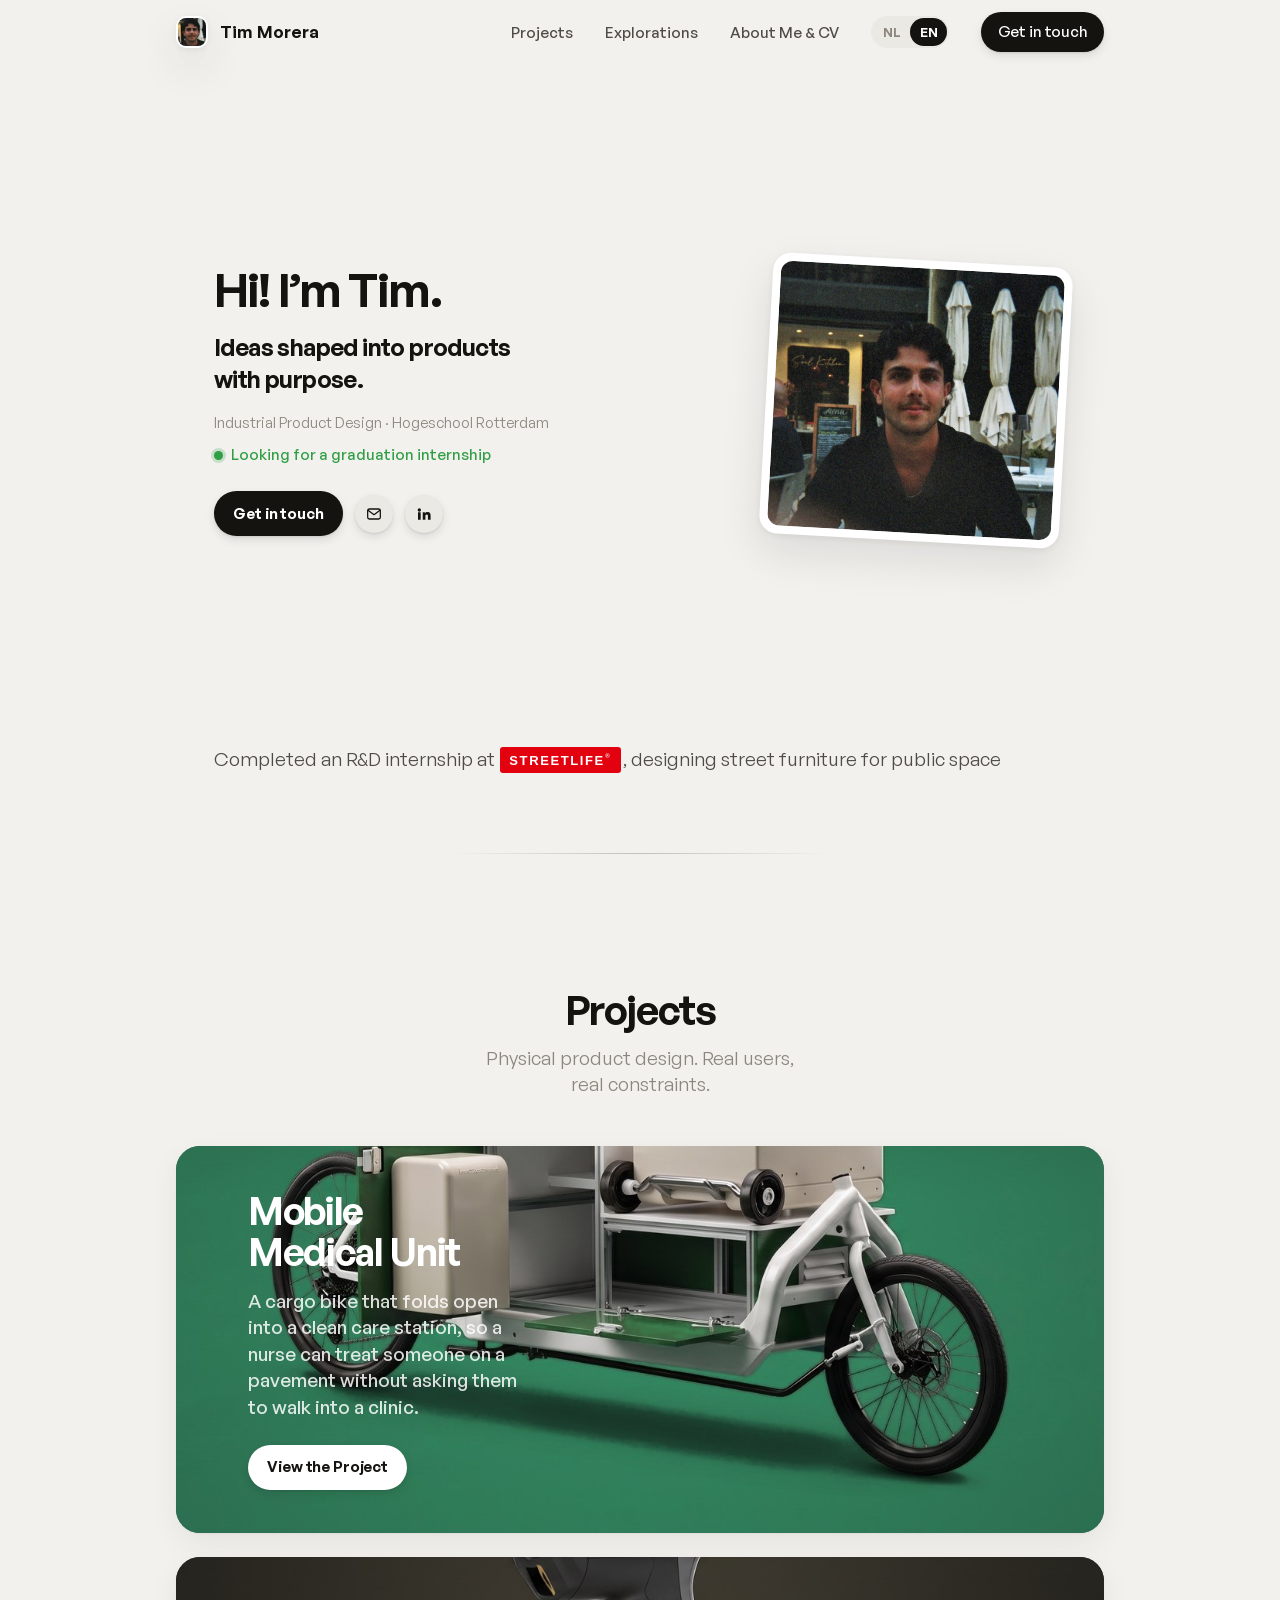
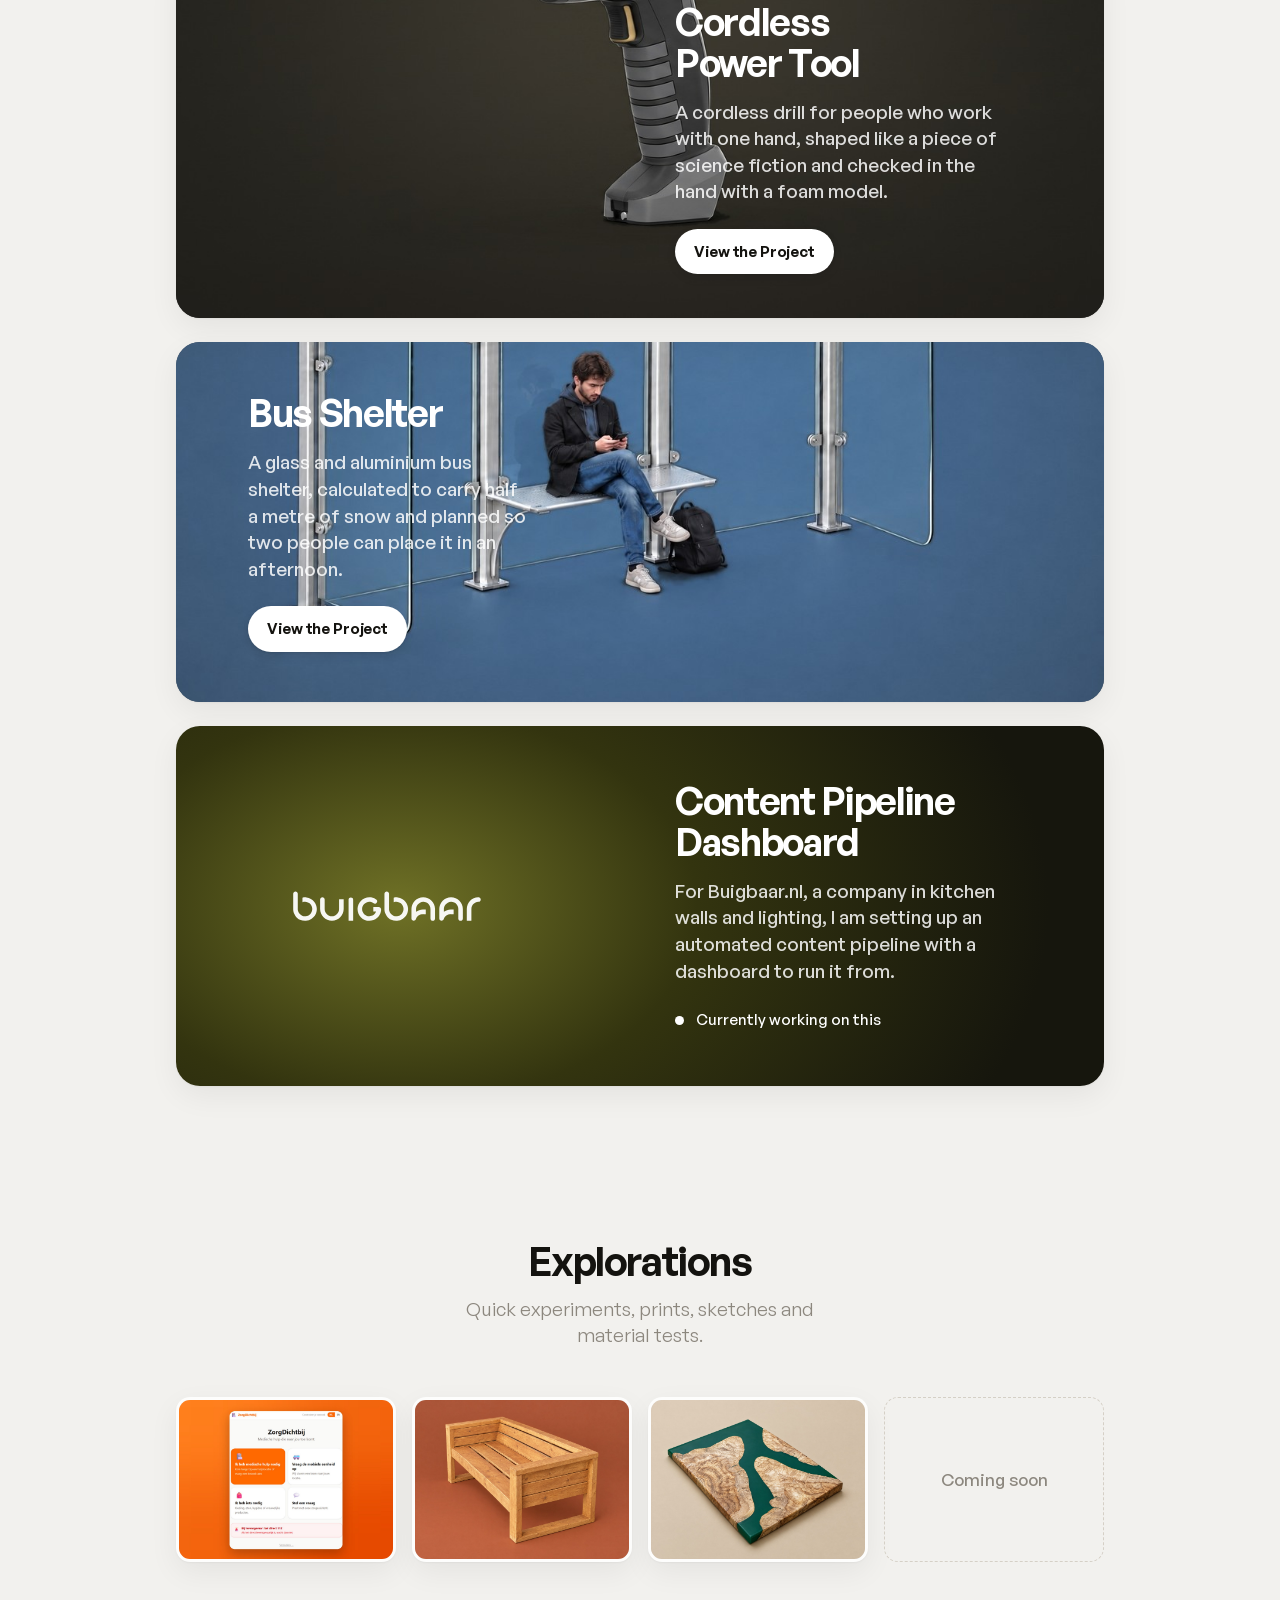
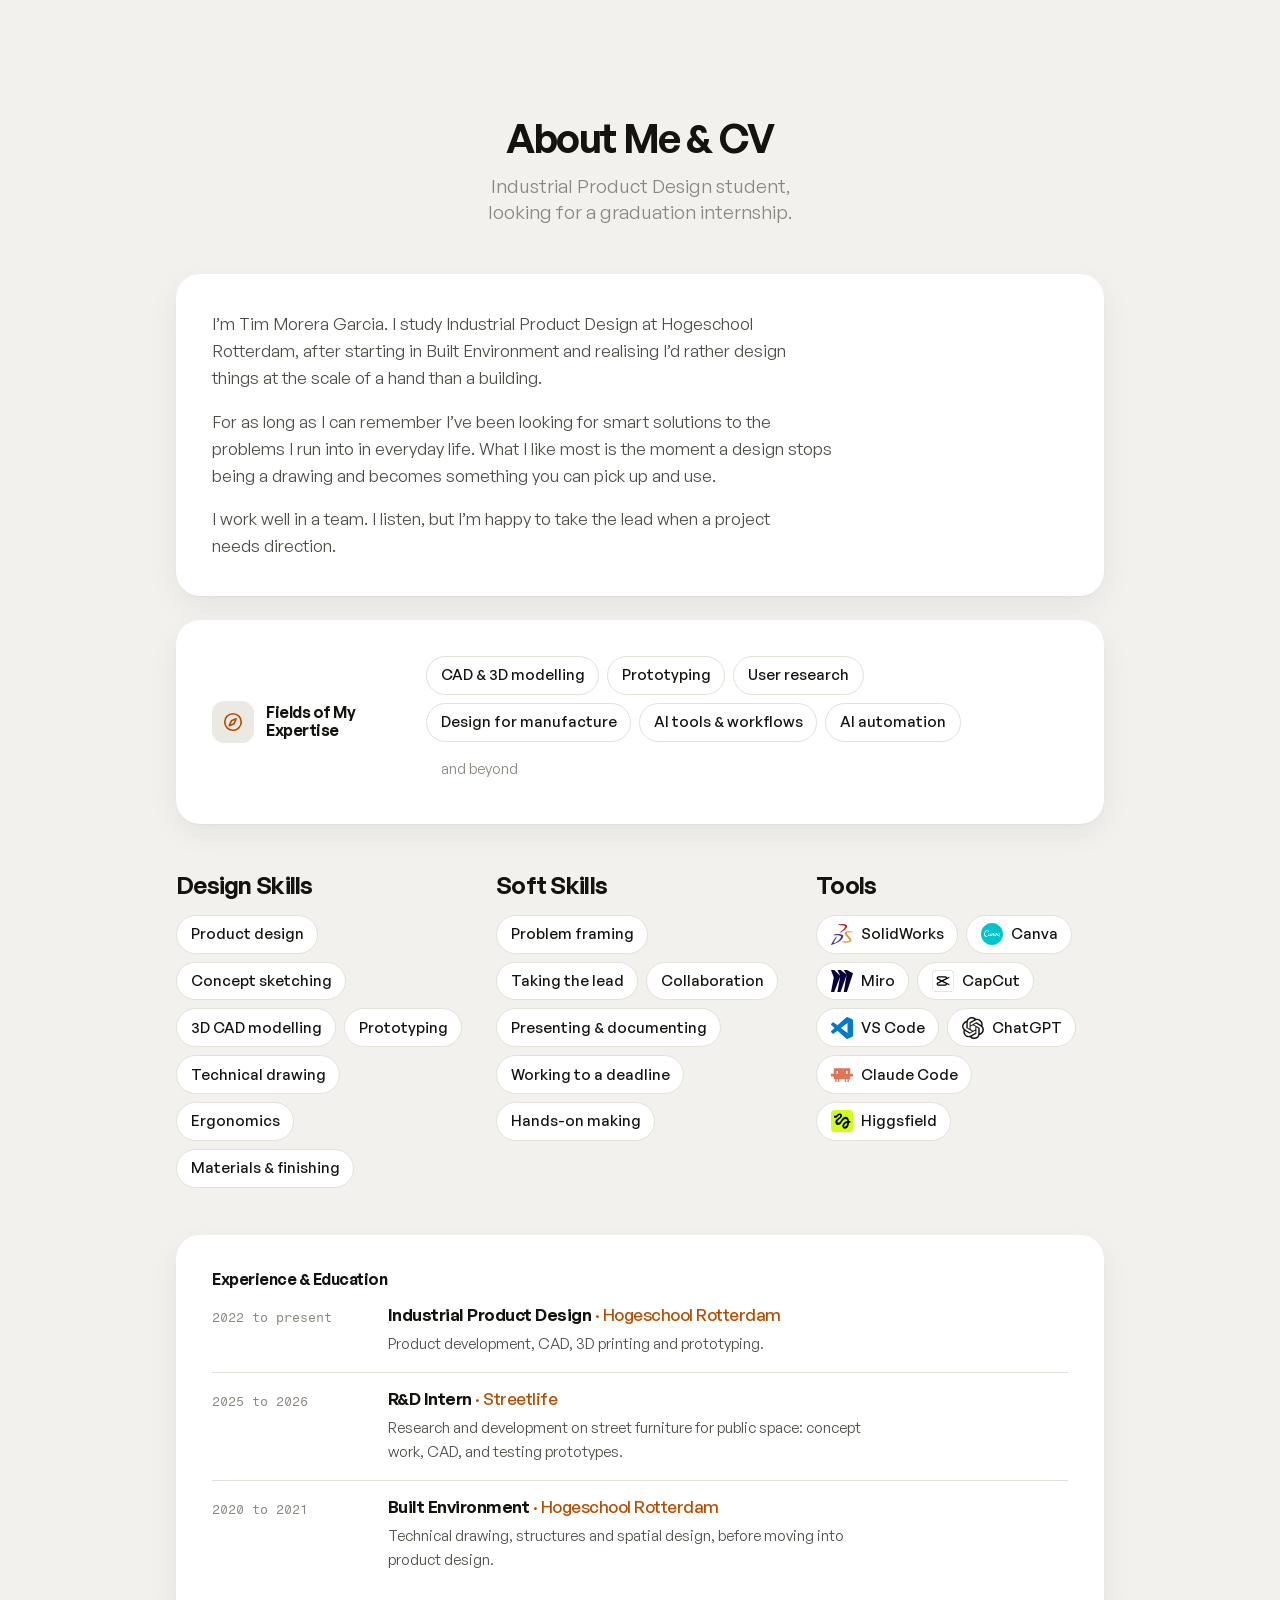
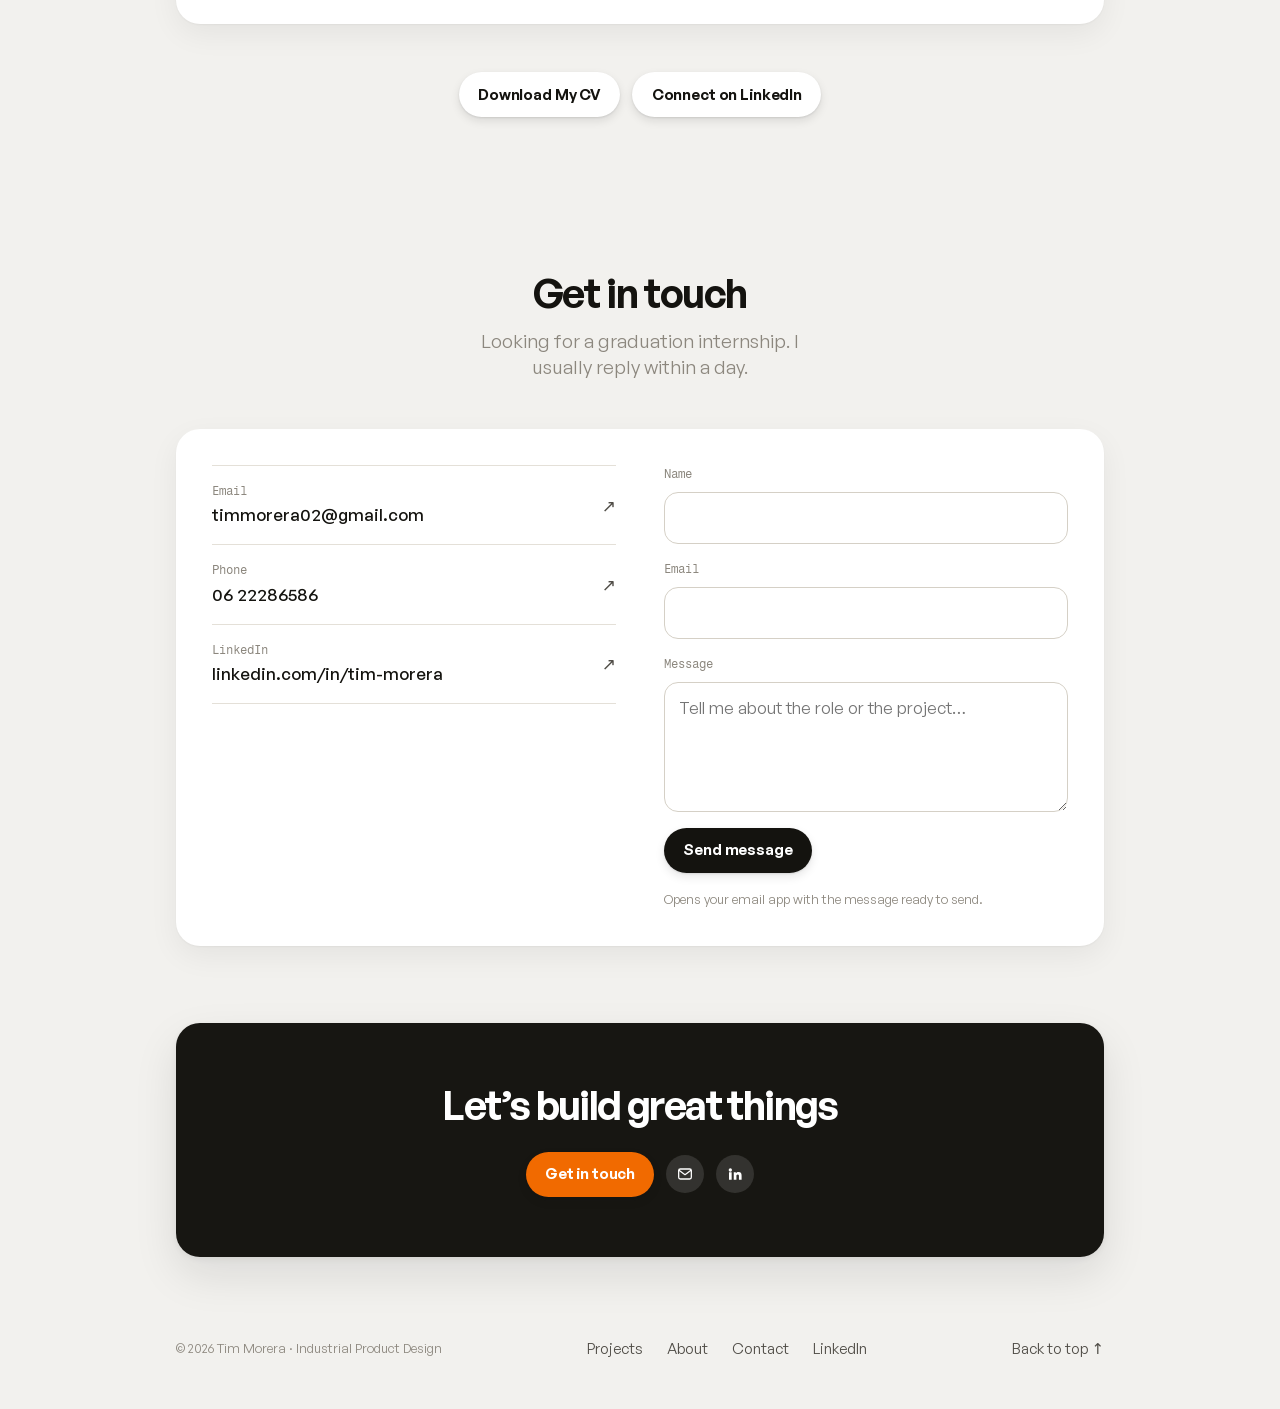
==== commit c52bf1b8: "Serve site on timmorera.nl Add CNAME for GitHub Pages and point canonical/og URLs at the custom doma" ====
--- a/index.html
+++ b/index.html
@@ -8,11 +8,13 @@
 <meta name="description" content="Tim Morera, Industrial Product Designer. Ideas shaped into products with purpose, from CAD to working prototypes. Looking for a graduation internship." />
 <meta name="author" content="Tim Morera Garcia" />
 <meta name="theme-color" content="#f2f1ee" />
+<link rel="canonical" href="https://timmorera.nl/" />
 
 <meta property="og:type" content="website" />
 <meta property="og:title" content="Ideas Shaped Into Products | Tim Morera" />
 <meta property="og:description" content="Industrial Product Designer. Ideas shaped into products with purpose." />
-<meta property="og:image" content="assets/img/site/og-cover.jpg" />
+<meta property="og:url" content="https://timmorera.nl/" />
+<meta property="og:image" content="https://timmorera.nl/assets/img/site/og-cover.jpg" />
 <meta name="twitter:card" content="summary_large_image" />
 
 <link rel="icon" href="assets/img/site/avatar.png" type="image/png" />
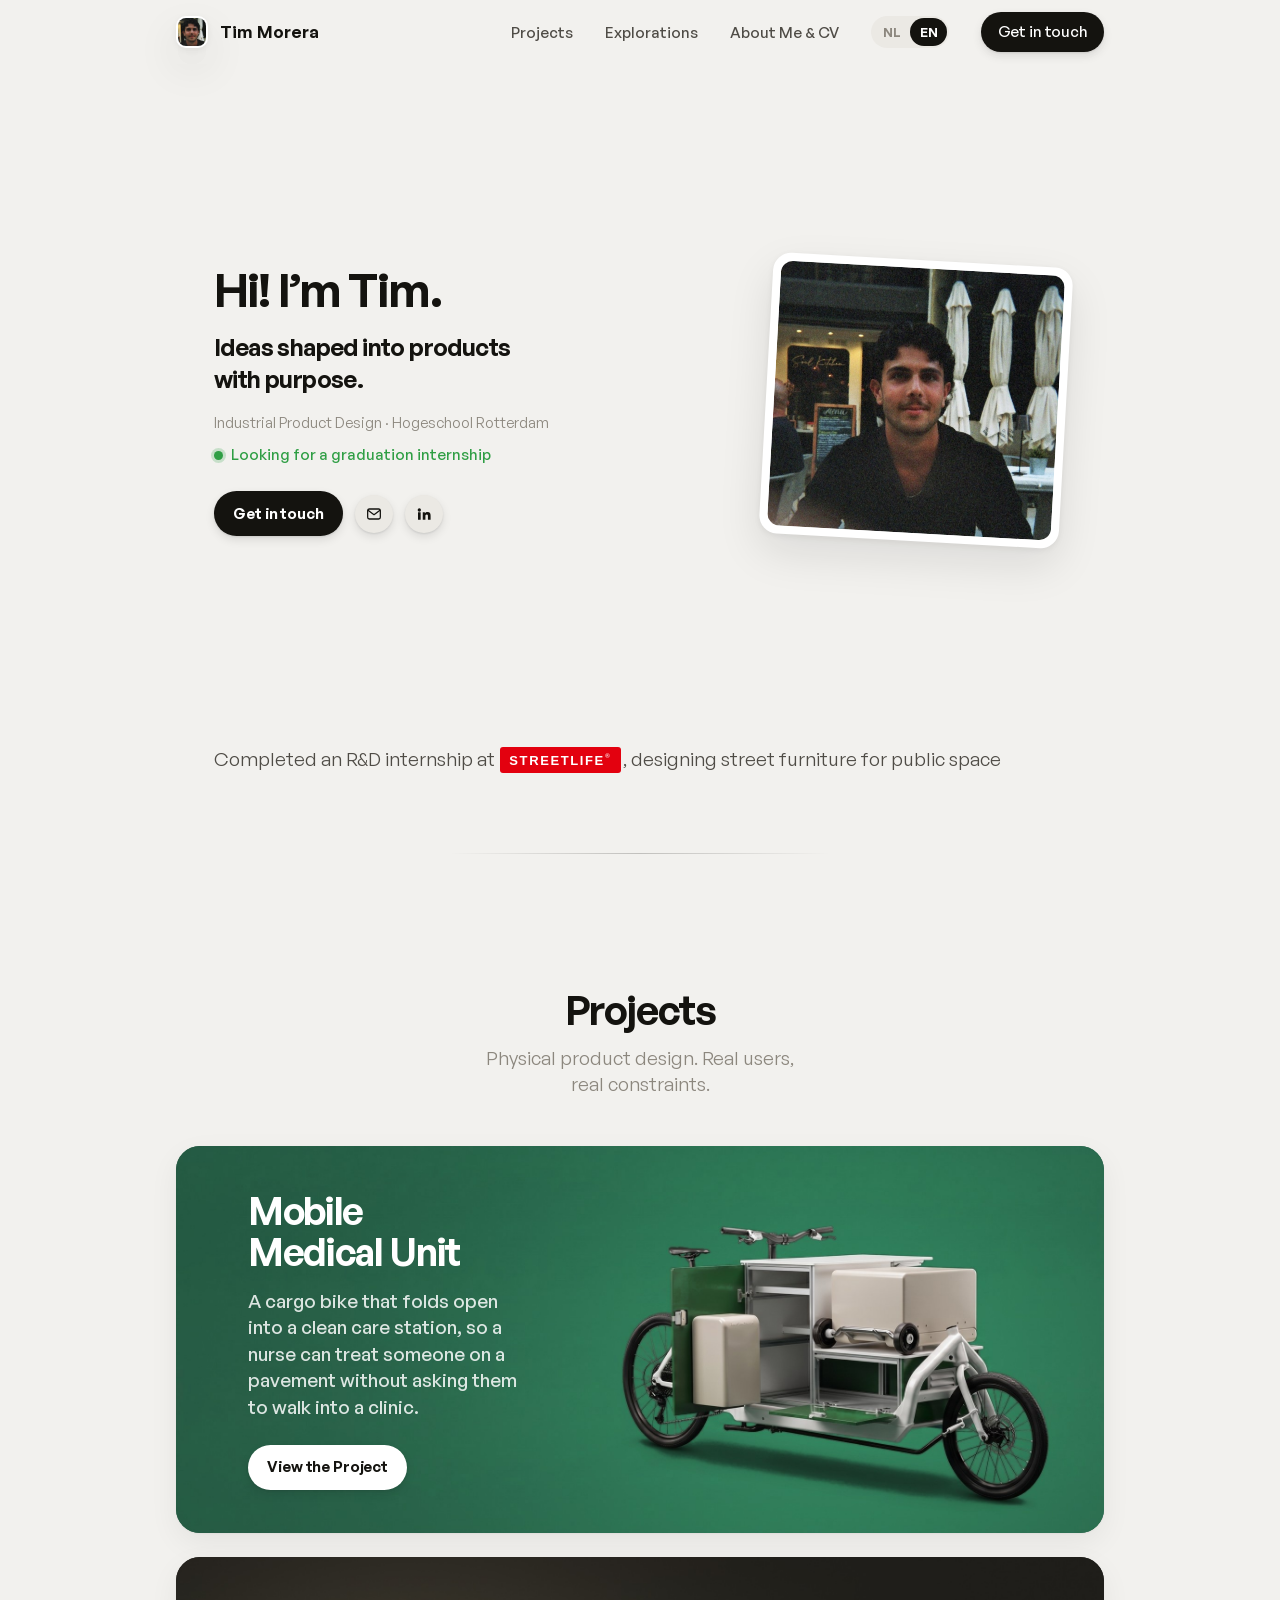
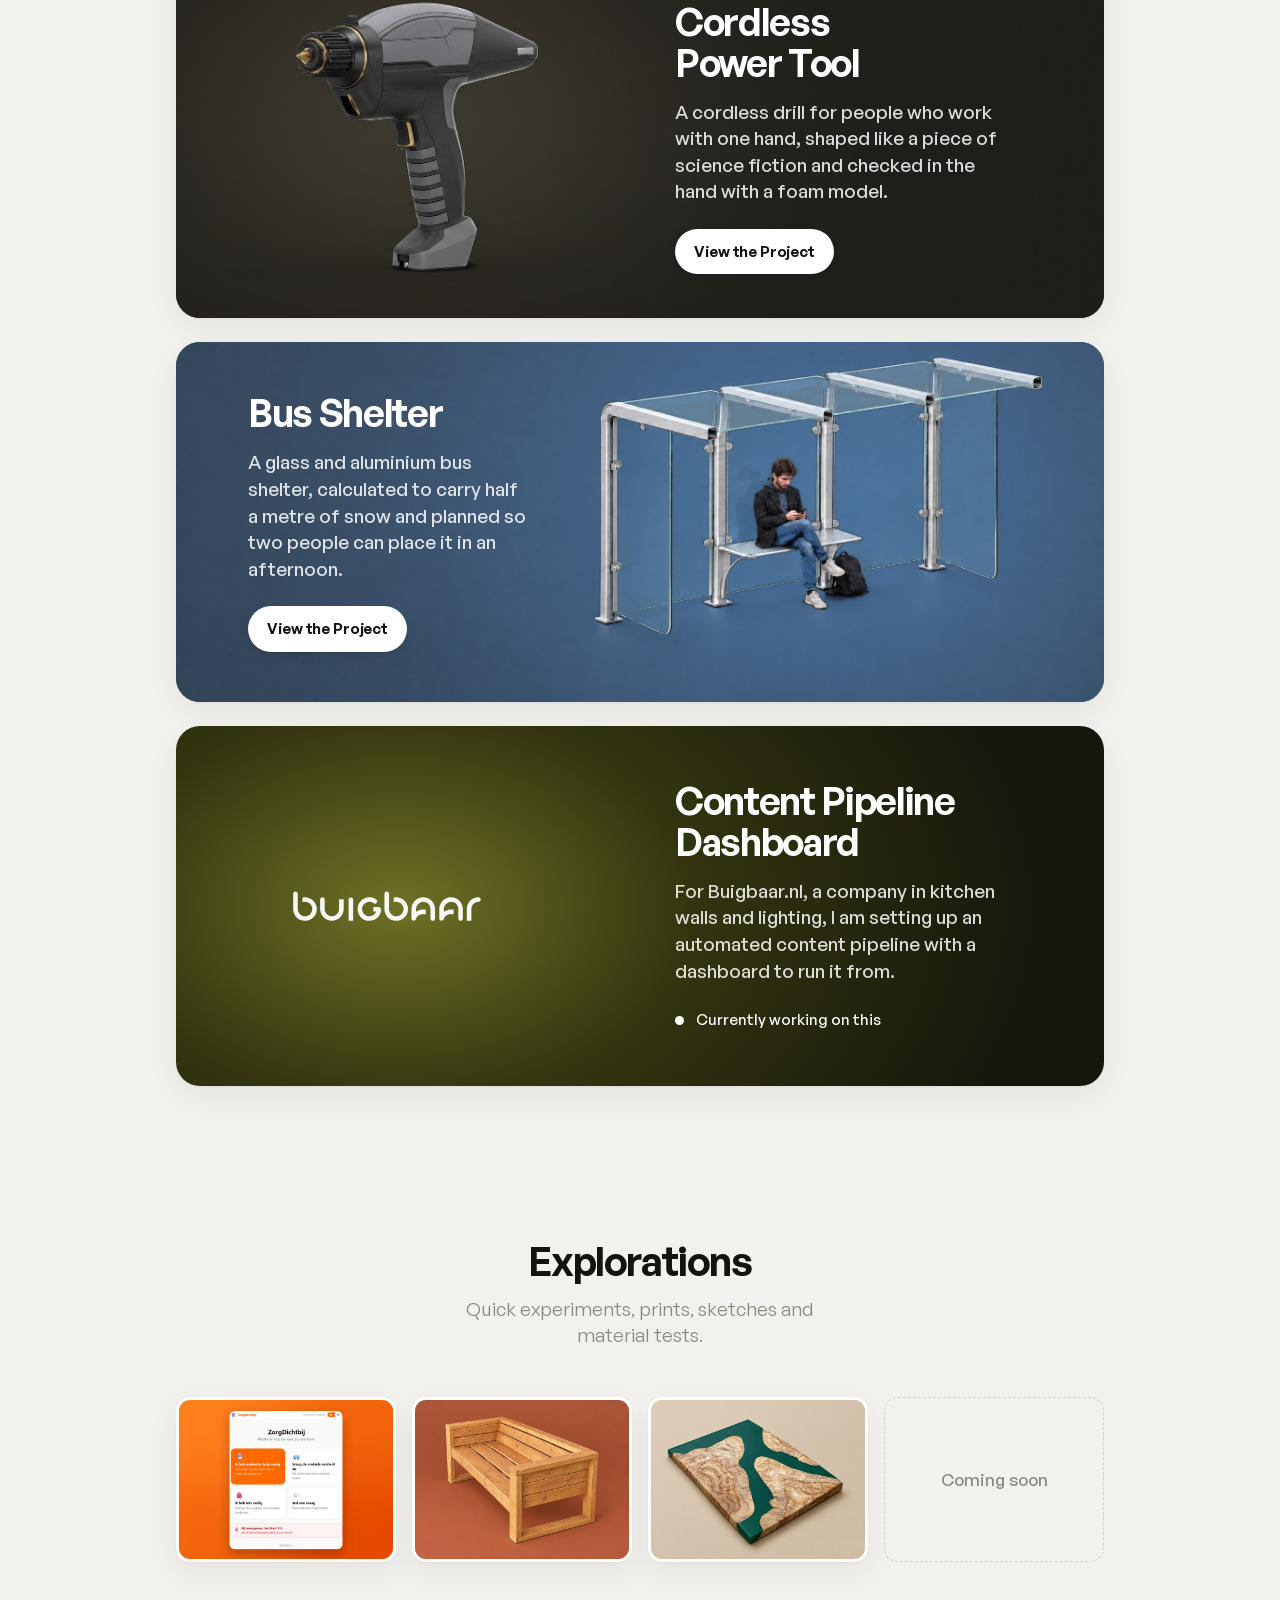
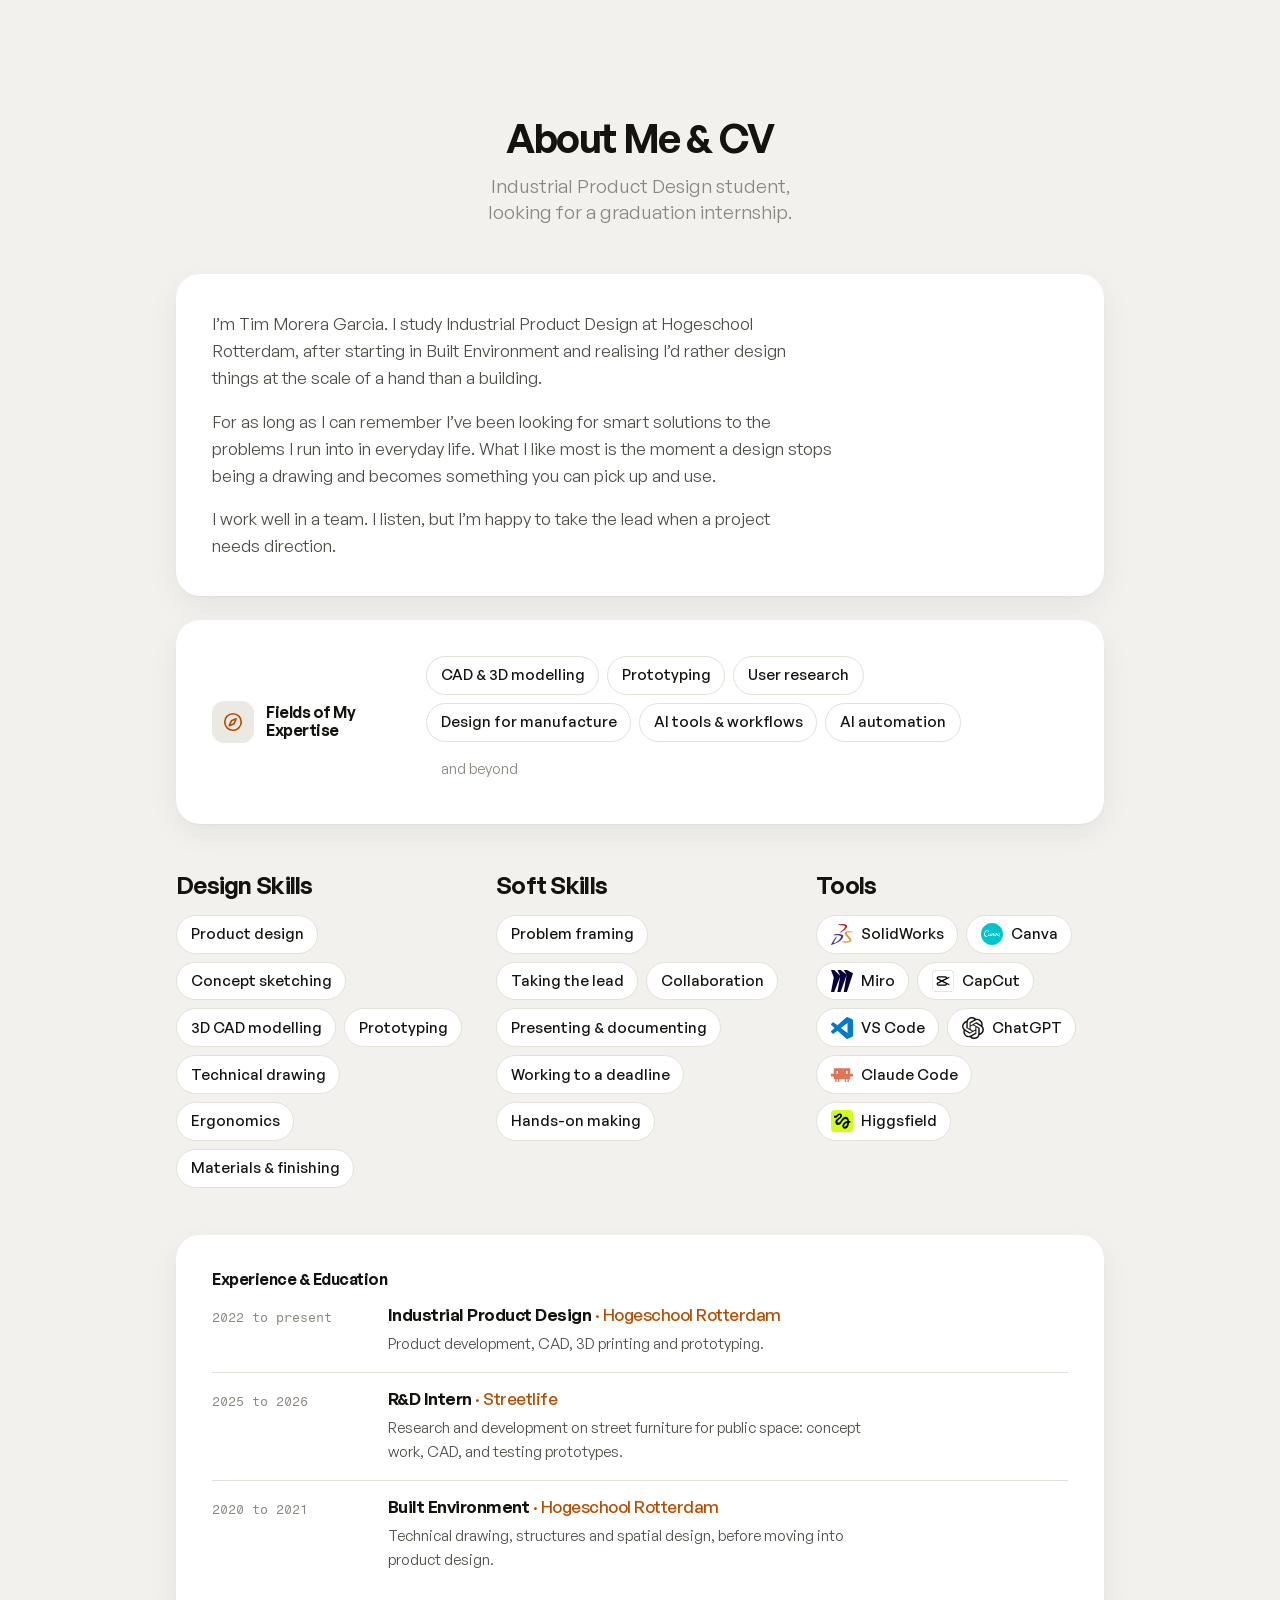
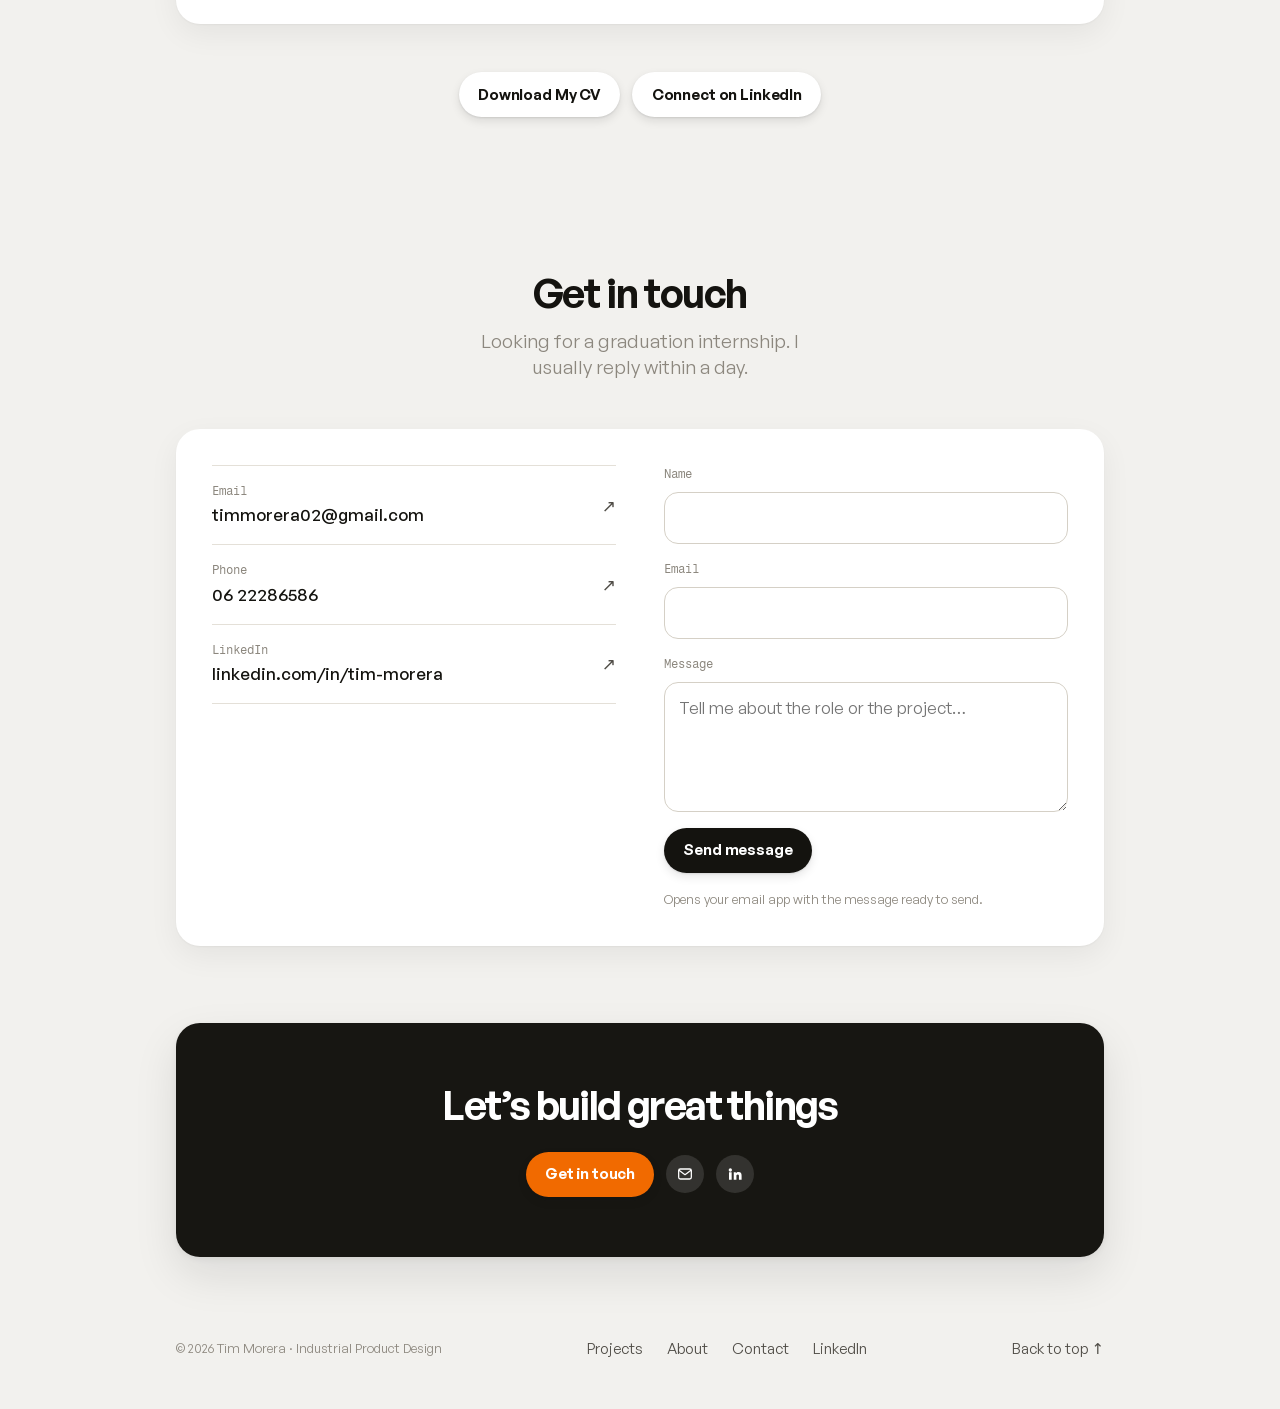
==== commit 5717c618: "Fix "not fully secure" warning: drop mailto: form action Chrome marks pages whose form submits to ma" ====
--- a/index.html
+++ b/index.html
@@ -347,7 +347,9 @@
             </div>
           </div>
 
-          <form class="form" action="mailto:timmorera02@gmail.com" method="post" enctype="text/plain">
+          <!-- No mailto: action: Chrome flags such forms as "not fully secure".
+               site.js opens the mail app with the message filled in instead. -->
+          <form class="form" data-mailto="timmorera02@gmail.com">
             <div class="field">
               <label for="cf-name">Name</label>
               <input id="cf-name" name="name" type="text" autocomplete="name" required />
@@ -468,6 +470,6 @@
 </div>
 
 <script src="assets/js/i18n-nl.js?v=20261007l"></script>
-<script src="assets/js/site.js?v=20261007l"></script>
+<script src="assets/js/site.js?v=20261028a"></script>
 </body>
 </html>
--- a/assets/css/site.css
+++ b/assets/css/site.css
@@ -376,14 +376,16 @@
 
 @media (max-width:760px){
   .pcard { grid-template-columns:1fr; min-height:0; }
-  .pcard--flip .pcard-text { order:2; }
-  .pcard--flip .pcard-media { order:1; }
-  .pcard-media { aspect-ratio:16/10; }
-  .pcard h3, .pcard-outcome { max-width:none; }
+  /* phone: just the photo with the title under it; the whole card opens the project */
+  .pcard-text { order:2; padding:var(--s-4) var(--s-5) var(--s-5); }
+  .pcard-media { order:1; width:100%; aspect-ratio:16/10; }   /* explicit width: the absolutely placed image gives the block no size of its own */
+  .pcard h3 { max-width:none; font-size:1.5rem; }
+  .pcard-outcome, .pcard .btn { display:none; }
+  .pcard-status { margin-top:var(--s-3); }
   /* stacked: artwork drops back into its own block, cropped to the product
-     side and faded into the card colour where it meets the text */
+     side and faded into the card colour where it meets the title */
   .pcard--art .pcard-media { position:relative; }
-  .pcard--art .pcard-media img { object-position:center; -webkit-mask-image:linear-gradient(to bottom, transparent, #000 6%); mask-image:linear-gradient(to bottom, transparent, #000 6%); }
+  .pcard--art .pcard-media img,
   .pcard--art.pcard--flip .pcard-media img { object-position:center; -webkit-mask-image:linear-gradient(to top, transparent, #000 6%); mask-image:linear-gradient(to top, transparent, #000 6%); }
 }
 
